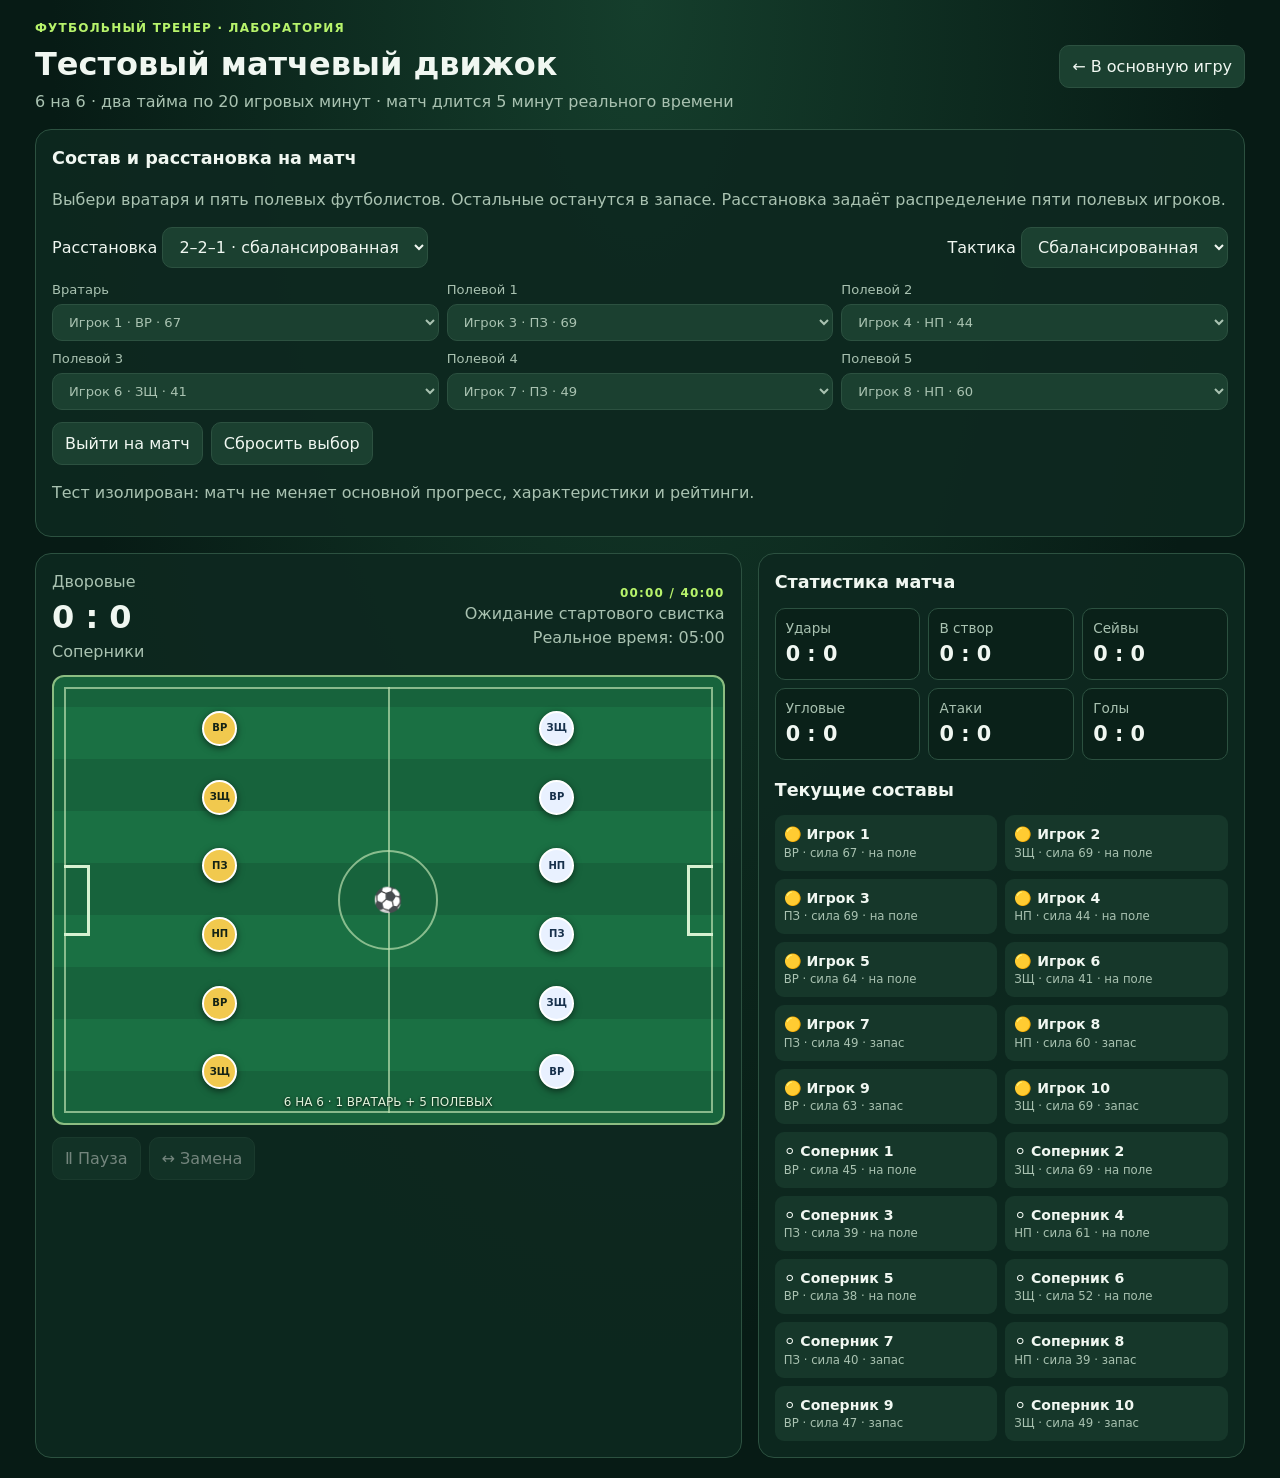
==== test-match.html @ 91e5fcb5 "Redesign test match for 6v6, lineup selection and halftime flow" ====
<!doctype html>
<html lang="ru"><head><meta charset="utf-8"><meta name="viewport" content="width=device-width,initial-scale=1"><meta name="theme-color" content="#102f25"><title>Тестовый матч — Футбольный тренер</title>
<style>
:root{color-scheme:dark;--bg:#071b15;--panel:#102b22;--line:#2c5140;--text:#f0f7f1;--muted:#a9c2b1;--accent:#b7f36b}*{box-sizing:border-box}body{margin:0;background:radial-gradient(ellipse at top,#153e2c,#071b15 65%);font:16px/1.45 system-ui,Segoe UI,sans-serif;color:var(--text)}button,select{font:inherit;color:inherit;background:#1b4030;border:1px solid var(--line);border-radius:10px;padding:9px 12px;cursor:pointer}button:hover{border-color:var(--accent)}button:disabled{opacity:.45;cursor:not-allowed}.wrap{max-width:1250px;margin:auto;padding:20px}.top,.row{display:flex;justify-content:space-between;gap:12px;align-items:center;flex-wrap:wrap}.eyebrow{color:var(--accent);letter-spacing:.1em;font-size:.75rem;font-weight:800}h1{margin:.2rem 0}h2{font-size:1.1rem;margin:0 0 12px}.muted{color:var(--muted)}.panel{background:#0d281fef;border:1px solid var(--line);border-radius:16px;padding:16px;min-width:0}.setup{margin-top:16px}.grid{display:grid;grid-template-columns:minmax(0,1.45fr) minmax(300px,1fr);gap:16px;margin-top:16px}.scorebar{display:flex;align-items:center;justify-content:space-between;gap:12px;margin-bottom:12px}.score{font-size:2rem;font-weight:900}.pitch{position:relative;overflow:hidden;min-height:450px;border:2px solid #8cbd82;border-radius:12px;background:repeating-linear-gradient(0deg,#17633c 0 52px,#1a7043 52px 104px)}.pitch:before{content:"";position:absolute;inset:10px;border:2px solid #c0e5b5aa;pointer-events:none}.half{position:absolute;left:50%;top:10px;bottom:10px;border-left:2px solid #c0e5b5aa}.circle{position:absolute;width:100px;height:100px;border:2px solid #c0e5b5aa;border-radius:50%;left:calc(50% - 50px);top:calc(50% - 50px)}.goal{position:absolute;top:42%;height:16%;width:26px;border:3px solid #d6f1d1}.goal.left{left:10px;border-left:0}.goal.right{right:10px;border-right:0}.teamshape{position:absolute;inset:20px 28px;display:flex;justify-content:space-between;pointer-events:none}.side{width:45%;display:flex;flex-direction:column;justify-content:space-around;align-items:center;gap:6px}.side.away{flex-direction:column-reverse}.dot{border-radius:50%;width:35px;height:35px;display:grid;place-items:center;font-size:10px;font-weight:900;border:2px solid #fff;box-shadow:0 2px 7px #0008}.home .dot{background:#f1c94e;color:#142316}.away .dot{background:#e9f1ff;color:#17304b}.ball{position:absolute;font-size:24px;left:50%;top:50%;transform:translate(-50%,-50%)}.pitch-label{position:absolute;bottom:12px;left:0;right:0;text-align:center;color:#e1f4db;font-size:.75rem;text-shadow:0 1px 3px #000}.controls{display:flex;gap:8px;flex-wrap:wrap;margin-top:12px}.stats{display:grid;grid-template-columns:repeat(3,minmax(0,1fr));gap:8px}.metric{padding:10px;border:1px solid var(--line);border-radius:10px;background:#0a2119;min-width:0}.metric span{display:block;color:var(--muted);font-size:.85rem}.metric b{display:block;font-size:1.3rem}.playergrid{display:grid;grid-template-columns:repeat(2,minmax(0,1fr));gap:8px}.playercard{padding:9px;border-radius:9px;background:#16372a;font-size:.88rem;min-width:0;overflow-wrap:anywhere}.playercard small{display:block;color:var(--muted)}.lineups{display:grid;grid-template-columns:repeat(3,minmax(0,1fr));gap:8px}.lineups label{display:flex;flex-direction:column;gap:5px;font-size:.82rem;color:var(--muted)}.lineups select{width:100%;min-width:0}.notice{padding:14px;background:#17392b;border:1px solid #6b9c55;border-radius:12px;margin-top:12px}.hidden{display:none!important}.keymoments{display:grid;gap:8px}.moment{padding:10px;border-left:3px solid var(--accent);background:#16372a;border-radius:8px}.tactics{display:flex;gap:8px;flex-wrap:wrap;align-items:center}.tactics label{display:flex;gap:6px;align-items:center;color:var(--muted)}@media(max-width:850px){.grid{grid-template-columns:1fr}.pitch{min-height:380px}.lineups{grid-template-columns:repeat(2,minmax(0,1fr))}.wrap{padding:12px}}@media(max-width:450px){.stats{grid-template-columns:repeat(2,minmax(0,1fr))}.dot{width:29px;height:29px;font-size:9px}.pitch{min-height:340px}}
</style></head><body><main class="wrap">
<div class="top"><div><div class="eyebrow">ФУТБОЛЬНЫЙ ТРЕНЕР · ЛАБОРАТОРИЯ</div><h1>Тестовый матчевый движок</h1><div class="muted">6 на 6 · два тайма по 20 игровых минут · матч длится 5 минут реального времени</div></div><button onclick="location.href='/'">← В основную игру</button></div>
<section class="panel setup" id="preMatch"><h2>Состав и расстановка на матч</h2><p class="muted">Выбери вратаря и пять полевых футболистов. Остальные останутся в запасе. Расстановка задаёт распределение пяти полевых игроков.</p><div class="row"><label>Расстановка <select id="formation"><option value="2-2-1">2–2–1 · сбалансированная</option><option value="2-1-2">2–1–2 · атакующая</option><option value="1-3-1">1–3–1 · контроль центра</option><option value="3-1-1">3–1–1 · оборонительная</option></select></label><label>Тактика <select id="tactic"><option value="balanced">Сбалансированная</option><option value="attack">Атакующая</option><option value="defence">Оборонительная</option><option value="press">Высокий прессинг</option></select></label></div><div class="lineups" id="lineupSelectors" style="margin-top:12px"></div><div class="controls"><button id="begin">Выйти на матч</button><button id="resetSetup">Сбросить выбор</button></div><p class="muted">Тест изолирован: матч не меняет основной прогресс, характеристики и рейтинги.</p></section>
<div class="grid"><section class="panel"><div class="scorebar"><div><div class="muted" id="homeName">Дворовые</div><div class="score"><span id="hs">0</span> : <span id="as">0</span></div><div class="muted" id="awayName">Соперники</div></div><div style="text-align:right"><div class="eyebrow" id="clock">00:00 / 40:00</div><div id="phase" class="muted">Ожидание стартового свистка</div><div id="realClock" class="muted">Реальное время: 05:00</div></div></div>
<div class="pitch"><div class="half"></div><div class="circle"></div><div class="goal left"></div><div class="goal right"></div><div class="teamshape"><div class="side home" id="homeDots"></div><div class="side away" id="awayDots"></div></div><div class="ball" id="ball">⚽</div><div class="pitch-label" id="pitchLabel">6 НА 6 · 1 ВРАТАРЬ + 5 ПОЛЕВЫХ</div></div>
<div class="controls"><button id="pause" disabled>Ⅱ Пауза</button><button id="subBtn" disabled>↔ Замена</button></div><div id="halfTime" class="notice hidden"><h2>Перерыв · ключевые моменты первого тайма</h2><div id="moments" class="keymoments"></div><div class="tactics" style="margin-top:12px"><label>Тактика на второй тайм <select id="halfTactic"><option value="balanced">Сбалансированная</option><option value="attack">Атакующая</option><option value="defence">Оборонительная</option><option value="press">Высокий прессинг</option></select></label><button id="continue">Начать второй тайм</button></div><h2 style="margin-top:16px">Замены перед вторым таймом</h2><div id="substitution" class="tactics"></div></div><div id="final" class="notice hidden"></div></section>
<aside class="panel"><h2>Статистика матча</h2><div class="stats"><div class="metric"><span>Удары</span><b id="shots">0 : 0</b></div><div class="metric"><span>В створ</span><b id="onTarget">0 : 0</b></div><div class="metric"><span>Сейвы</span><b id="saves">0 : 0</b></div><div class="metric"><span>Угловые</span><b id="corners">0 : 0</b></div><div class="metric"><span>Атаки</span><b id="attacks">0 : 0</b></div><div class="metric"><span>Голы</span><b id="goals">0 : 0</b></div></div><h2 style="margin-top:18px">Текущие составы</h2><div class="playergrid" id="rosters"></div></aside></div>
</main><script>
(()=>{"use strict";const $=id=>document.getElementById(id),KEY="football-coach-start-v1",HALF=150000;let home=[],away=[],s,interval=null,lastEvent=0;
const rand=(a,b)=>Math.floor(Math.random()*(b-a+1))+a,choose=a=>a[rand(0,a.length-1)],posKeys=["ВР","ЗЩ","ПЗ","НП"];
function readGame(){try{return JSON.parse(localStorage.getItem(KEY)||"{}")}catch{return {}}}
function getSkill(p){const a=p.skills||p.stats||{};return Math.max(1,Math.round(Number(a[p.position])||Number(a[p.pos])||Number(a["НП"])||Number(a["ПЗ"])||Number(p.skill)||50))}
function rosterFrom(raw,prefix){const src=Array.isArray(raw)?raw:[];let list=src.slice(0,10).map((p,i)=>({id:String(p.id||prefix+i),name:p.name||prefix+" "+(i+1),pos:p.position||p.pos||posKeys[i%4],skill:getSkill(p)}));while(list.length<10){const i=list.length;list.push({id:prefix+"gen"+i,name:prefix+" "+(i+1),pos:posKeys[i%4],skill:rand(35,70)})}return list}
function setup(){const data=readGame();home=rosterFrom(data.players||data.userRoster,"Игрок");away=rosterFrom([],"Соперник");$("homeName").textContent=data.teamName||"Дворовые";$("awayName").textContent="Соперники";makeSelectors();s=null;renderTeams()}
function makeSelectors(){const c=$("lineupSelectors");c.replaceChildren();const labels=["Вратарь","Полевой 1","Полевой 2","Полевой 3","Полевой 4","Полевой 5"];labels.forEach((label,i)=>{const l=document.createElement("label");l.textContent=label;const sel=document.createElement("select");sel.dataset.slot=i;sel.id="pick"+i;const choices=i===0?home.filter(p=>p.pos==="ВР").concat(home.filter(p=>p.pos!=="ВР")):home.filter(p=>p.pos!=="ВР").concat(home.filter(p=>p.pos==="ВР"));choices.forEach(p=>{const o=document.createElement("option");o.value=p.id;o.textContent=p.name+" · "+p.pos+" · "+p.skill;sel.append(o)});if(i===0){const g=choices.find(p=>p.pos==="ВР");if(g)sel.value=g.id}else sel.selectedIndex=Math.min(i,choices.length-1);sel.addEventListener("change",()=>{const ids=[...c.querySelectorAll("select")].map(x=>x.value);sel.setCustomValidity(new Set(ids).size<ids.length?"Каждый игрок может быть выбран только один раз":"");});l.append(sel);c.append(l)})}
function chosenHome(){const ids=[...$("lineupSelectors").querySelectorAll("select")].map(x=>x.value);if(new Set(ids).size!==6)throw Error("Выбери шесть разных футболистов.");return ids.map(id=>home.find(p=>p.id===id))}
function fieldRoster(list){return list.filter(Boolean)}
function startMatch(){let selected;try{selected=chosenHome()}catch(e){alert(e.message);return}home=selected.concat(home.filter(p=>!selected.some(q=>q.id===p.id)));away=rosterFrom([],"Соперник");s={time:0,score:[0,0],shots:[0,0],on:[0,0],saves:[0,0],corners:[0,0],attacks:[0,0],goals:[0,0],events:[],moments:[],done:false,half:1,paused:false,realStart:0};$("preMatch").classList.add("hidden");$("halfTime").classList.add("hidden");$("final").classList.add("hidden");$("pause").disabled=false;$("subBtn").disabled=false;renderTeams();renderStats();$("phase").textContent="Первый тайм";$("tactic").disabled=true;$("formation").disabled=true;startTimer()}
function currentTeam(side){return side?away.slice(0,6):home.slice(0,6)}
function strength(team){return team.slice(0,6).reduce((a,p)=>a+p.skill,0)/6}
function takt(side){return side===0?$("tactic").value:(s?.awayTactic||"balanced")}
function startTimer(){clearInterval(interval);s.paused=false;s.realStart=Date.now()-(s.half===2?HALF:0);interval=setInterval(()=>{if(!s||s.done||s.paused)return;const elapsed=Date.now()-s.realStart;s.time=(s.half-1)*20+Math.min(20,elapsed/HALF*20);if(Date.now()-lastEvent>6500){event();lastEvent=Date.now()}renderStats();if(elapsed>=HALF){clearInterval(interval);interval=null;if(s.half===1)showHalfTime();else finish()}},250)}
function clockText(min){const m=Math.floor(min),sec=Math.floor((min-m)*60);return String(m).padStart(2,"0")+":"+String(sec).padStart(2,"0")}
function event(){const side=Math.random()<.5?0:1,opp=1-side,atk=takt(side),def=takt(opp),team=currentTeam(side),opTeam=currentTeam(opp);s.attacks[side]++;let danger=.35+(strength(team)-strength(opTeam))/250;if(atk==="attack")danger+=.12;if(atk==="defence")danger-=.1;if(atk==="press")danger+=.05;if(def==="defence")danger-=.1;let msg;if(Math.random()<Math.max(.12,Math.min(.7,danger))){s.shots[side]++;let acc=.5+(strength(team)-50)/200+(atk==="attack"?.06:0);if(Math.random()<Math.max(.25,Math.min(.78,acc))){s.on[side]++;let gc=.28+(strength(team)-strength(opTeam))/230+(atk==="attack"?.05:0)+(def==="defence"?-.08:0);if(Math.random()<Math.max(.08,Math.min(.58,gc))){s.score[side]++;s.goals[side]++;msg=(side?$("awayName").textContent:$("homeName").textContent)+" забивает гол";$("ball").style.left=side?"28%":"72%";}else{s.saves[opp]++;msg="Вратарь отражает опасный удар"}if(s.on[side]&&Math.random()<.3)s.corners[side]++}else msg="Удар мимо ворот"}else msg=choose(["Защитник перехватил передачу","Команда разыграла быструю контратаку","Атака остановлена в центре поля","Опасная передача в штрафную","Команда потеряла мяч при выходе из обороны"]);const ev={minute:Math.floor(s.time),msg,side};s.events.push(ev);if(/гол|опасный удар|штрафную|контратаку/i.test(msg))s.moments.push(ev);renderStats();renderTeams()}
function renderStats(){$("hs").textContent=s?s.score[0]:0;$("as").textContent=s?s.score[1]:0;if(!s)return;const min=s.time;const halfTime=s.half===1?20:40;$("clock").textContent=clockText(min)+" / 40:00";$("realClock").textContent=s.done?"Реальное время: 05:00":s.half===1?"Первый тайм · 2:30":"Второй тайм · 2:30";["shots","onTarget","saves","corners","attacks","goals"].forEach((id,i)=>{const arr=[s.shots,s.on,s.saves,s.corners,s.attacks,s.goals][i];$(id).textContent=arr[0]+" : "+arr[1]});}
function renderTeams(){if(!home.length)return;const draw=(id,team,cls)=>{const el=$(id);el.replaceChildren();team.slice(0,6).forEach((p,i)=>{const d=document.createElement("span");d.className="dot";d.textContent=p.pos;d.title=p.name;el.append(d)})};draw("homeDots",home,"home");draw("awayDots",away,"away");const box=$("rosters");box.replaceChildren();[home,away].forEach((team,side)=>team.forEach((p,i)=>{const c=document.createElement("div");c.className="playercard";const b=document.createElement("b");b.textContent=(side?"⚪ ":"🟡 ")+p.name;const sm=document.createElement("small");sm.textContent=p.pos+" · сила "+p.skill+(i<6?" · на поле":" · запас");c.append(b,sm);box.append(c)}))}
function showHalfTime(){s.paused=true;s.half=2;$("phase").textContent="Перерыв";$("pause").disabled=true;$("subBtn").disabled=true;$("halfTime").classList.remove("hidden");const box=$("moments");box.replaceChildren();const moments=s.moments.slice(-6).reverse();if(!moments.length){const d=document.createElement("div");d.className="moment";d.textContent="Явных голевых моментов не было. Счёт к перерыву: "+s.score[0]+" : "+s.score[1]+".";box.append(d)}else moments.forEach(m=>{const d=document.createElement("div");d.className="moment";d.textContent=m.minute+"′ · "+m.msg;box.append(d)});$("halfTactic").value=$("tactic").value;renderSubstitution()}
function renderSubstitution(){const box=$("substitution");box.replaceChildren();const on=home.slice(0,6),bench=home.slice(6);if(!bench.length){box.textContent="Нет игроков в запасе.";return}const out=document.createElement("select"),inn=document.createElement("select");on.forEach((p,i)=>{const o=document.createElement("option");o.value=String(i);o.textContent="С поля: "+p.name;out.append(o)});bench.forEach(p=>{const o=document.createElement("option");o.value=p.id;o.textContent="Выпустить: "+p.name;inn.append(o)});const btn=document.createElement("button");btn.textContent="Сделать замену";btn.onclick=()=>{const oi=Number(out.value),bi=home.findIndex(p=>p.id===inn.value);[home[oi],home[bi]]=[home[bi],home[oi]];renderTeams();renderSubstitution()};box.append(out,inn,btn)}
function continueSecond(){s.half=2;s.time=20;s.paused=false;$("tactic").value=$("halfTactic").value;$("halfTime").classList.add("hidden");$("phase").textContent="Второй тайм";$("pause").disabled=false;$("subBtn").disabled=false;lastEvent=Date.now();startTimer()}
function pause(){if(!s||s.done)return;if(!s.paused){s.paused=true;clearInterval(interval);interval=null;$("pause").textContent="▶ Продолжить";$("phase").textContent="Матч на паузе"}else{$("pause").textContent="Ⅱ Пауза";startTimer()}}
function substituteDuring(){if(!s||s.paused)return;pause();renderSubstitution();$("halfTime").classList.remove("hidden");$("phase").textContent="Тактическая пауза";$("continue").textContent="Вернуться в матч";$("continue").onclick=()=>{$("halfTime").classList.add("hidden");$("continue").textContent="Начать второй тайм";$("continue").onclick=continueSecond;startTimer()}}
function finish(){s.done=true;s.paused=true;clearInterval(interval);interval=null;$("phase").textContent="Матч завершён";$("pause").disabled=true;$("subBtn").disabled=true;$("final").classList.remove("hidden");$("final").innerHTML="<h2>Итоговый протокол</h2><p><b>"+$("homeName").textContent+" "+s.score[0]+" : "+s.score[1]+" "+$("awayName").textContent+"</b></p><p>Удары: "+s.shots[0]+"–"+s.shots[1]+" · В створ: "+s.on[0]+"–"+s.on[1]+" · Сейвы: "+s.saves[0]+"–"+s.saves[1]+" · Угловые: "+s.corners[0]+"–"+s.corners[1]+" · Атаки: "+s.attacks[0]+"–"+s.attacks[1]+"</p><h2>Ключевые моменты матча</h2><div>"+(s.moments.length?s.moments.map(m=>"<p>"+m.minute+"′ · "+m.msg+"</p>").join(""):"<p>Выраженных ключевых моментов не зафиксировано.</p>")+"</div><button id='again'>Новый тестовый матч</button>";$("again").onclick=()=>location.reload()}
$("begin").onclick=startMatch;$("resetSetup").onclick=()=>{makeSelectors()};$("pause").onclick=pause;$("subBtn").onclick=substituteDuring;$("continue").onclick=continueSecond;setup();
})();</script></body></html>
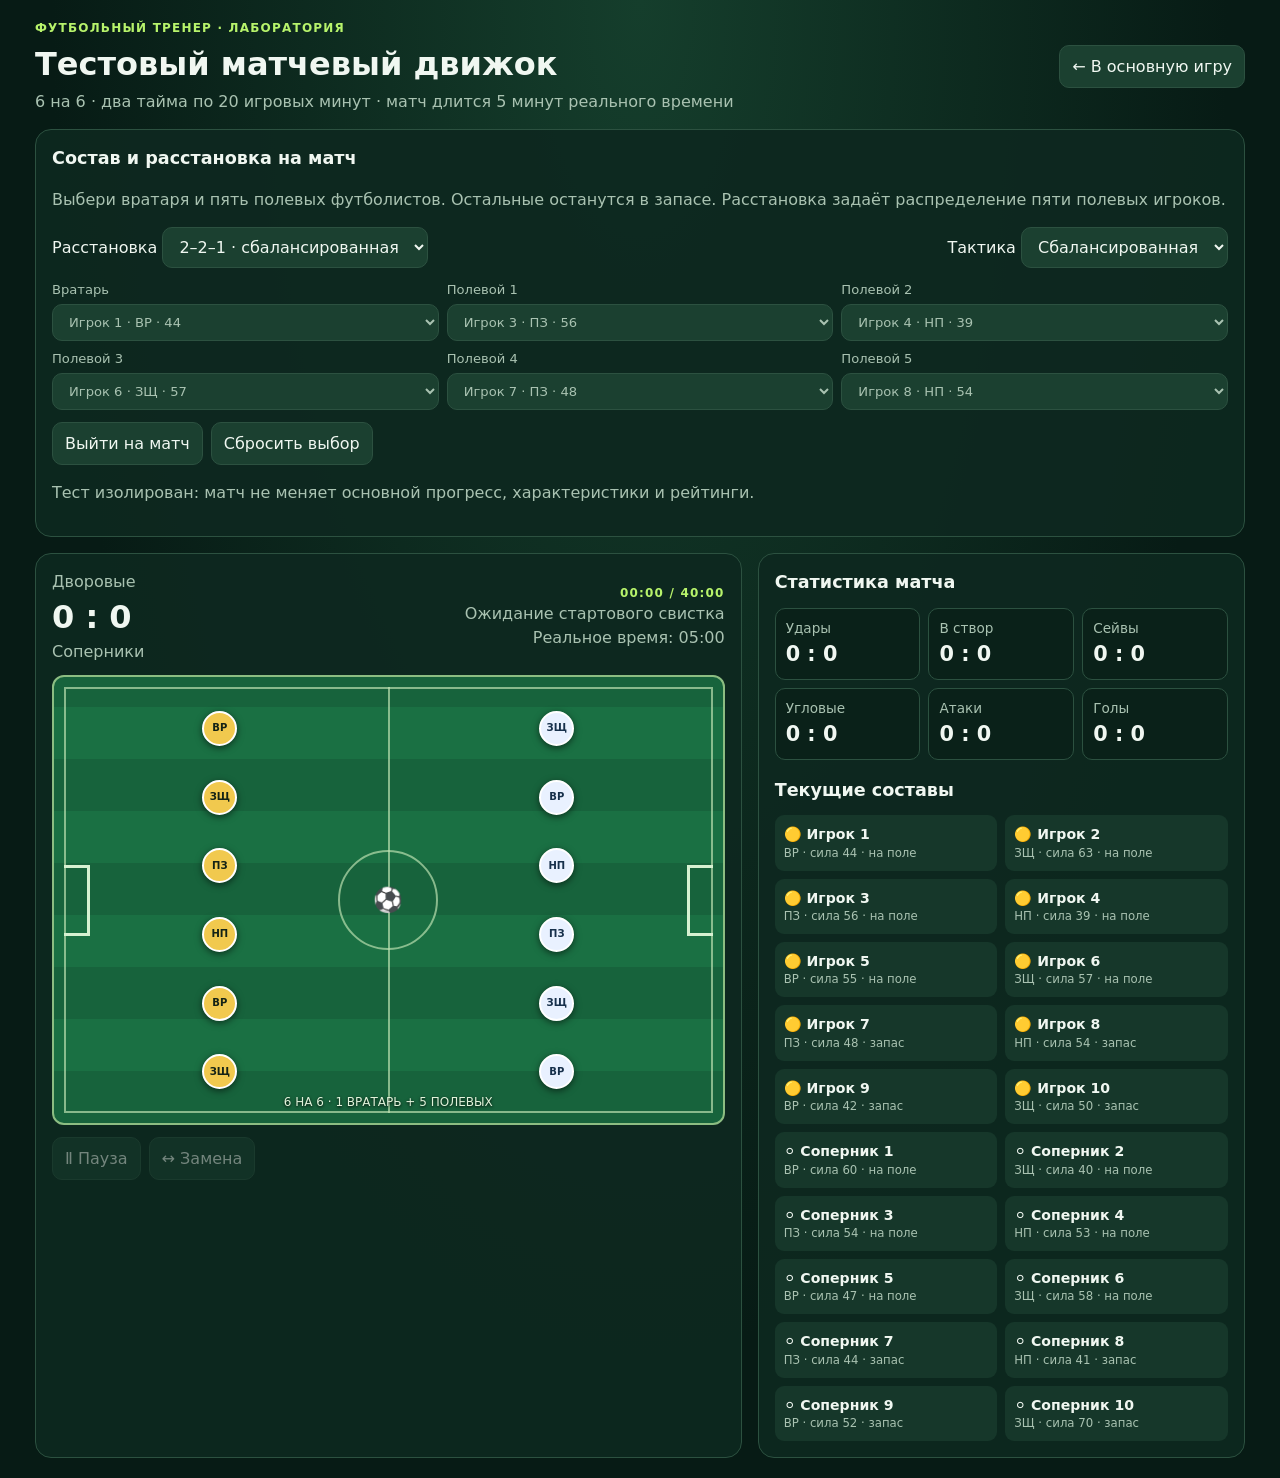
==== commit ac528ae6: "Fix real-time clock for second half" ====
--- a/test-match.html
+++ b/test-match.html
@@ -23,7 +23,7 @@
 function currentTeam(side){return side?away.slice(0,6):home.slice(0,6)}
 function strength(team){return team.slice(0,6).reduce((a,p)=>a+p.skill,0)/6}
 function takt(side){return side===0?$("tactic").value:(s?.awayTactic||"balanced")}
-function startTimer(){clearInterval(interval);s.paused=false;s.realStart=Date.now()-(s.half===2?HALF:0);interval=setInterval(()=>{if(!s||s.done||s.paused)return;const elapsed=Date.now()-s.realStart;s.time=(s.half-1)*20+Math.min(20,elapsed/HALF*20);if(Date.now()-lastEvent>6500){event();lastEvent=Date.now()}renderStats();if(elapsed>=HALF){clearInterval(interval);interval=null;if(s.half===1)showHalfTime();else finish()}},250)}
+function startTimer(){clearInterval(interval);s.paused=false;s.realStart=Date.now();interval=setInterval(()=>{if(!s||s.done||s.paused)return;const elapsed=Date.now()-s.realStart;s.time=(s.half-1)*20+Math.min(20,elapsed/HALF*20);if(Date.now()-lastEvent>6500){event();lastEvent=Date.now()}renderStats();if(elapsed>=HALF){clearInterval(interval);interval=null;if(s.half===1)showHalfTime();else finish()}},250)}
 function clockText(min){const m=Math.floor(min),sec=Math.floor((min-m)*60);return String(m).padStart(2,"0")+":"+String(sec).padStart(2,"0")}
 function event(){const side=Math.random()<.5?0:1,opp=1-side,atk=takt(side),def=takt(opp),team=currentTeam(side),opTeam=currentTeam(opp);s.attacks[side]++;let danger=.35+(strength(team)-strength(opTeam))/250;if(atk==="attack")danger+=.12;if(atk==="defence")danger-=.1;if(atk==="press")danger+=.05;if(def==="defence")danger-=.1;let msg;if(Math.random()<Math.max(.12,Math.min(.7,danger))){s.shots[side]++;let acc=.5+(strength(team)-50)/200+(atk==="attack"?.06:0);if(Math.random()<Math.max(.25,Math.min(.78,acc))){s.on[side]++;let gc=.28+(strength(team)-strength(opTeam))/230+(atk==="attack"?.05:0)+(def==="defence"?-.08:0);if(Math.random()<Math.max(.08,Math.min(.58,gc))){s.score[side]++;s.goals[side]++;msg=(side?$("awayName").textContent:$("homeName").textContent)+" забивает гол";$("ball").style.left=side?"28%":"72%";}else{s.saves[opp]++;msg="Вратарь отражает опасный удар"}if(s.on[side]&&Math.random()<.3)s.corners[side]++}else msg="Удар мимо ворот"}else msg=choose(["Защитник перехватил передачу","Команда разыграла быструю контратаку","Атака остановлена в центре поля","Опасная передача в штрафную","Команда потеряла мяч при выходе из обороны"]);const ev={minute:Math.floor(s.time),msg,side};s.events.push(ev);if(/гол|опасный удар|штрафную|контратаку/i.test(msg))s.moments.push(ev);renderStats();renderTeams()}
 function renderStats(){$("hs").textContent=s?s.score[0]:0;$("as").textContent=s?s.score[1]:0;if(!s)return;const min=s.time;const halfTime=s.half===1?20:40;$("clock").textContent=clockText(min)+" / 40:00";$("realClock").textContent=s.done?"Реальное время: 05:00":s.half===1?"Первый тайм · 2:30":"Второй тайм · 2:30";["shots","onTarget","saves","corners","attacks","goals"].forEach((id,i)=>{const arr=[s.shots,s.on,s.saves,s.corners,s.attacks,s.goals][i];$(id).textContent=arr[0]+" : "+arr[1]});}
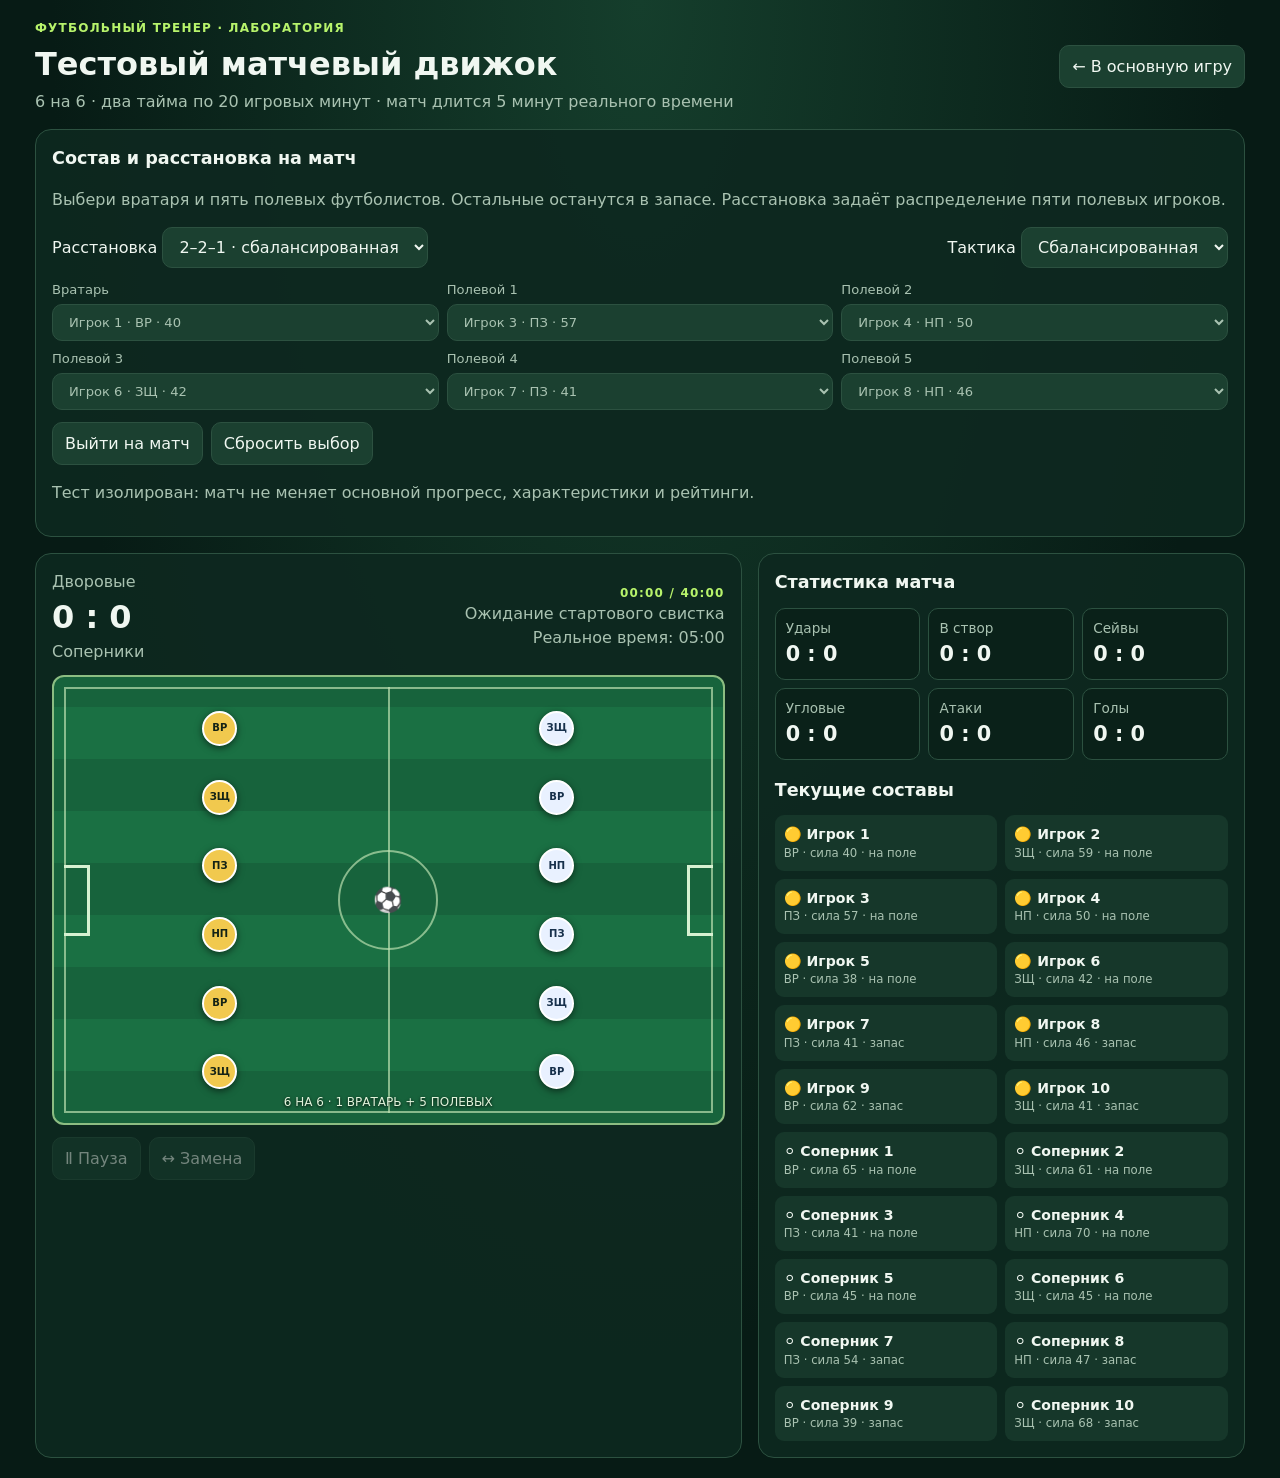
==== commit 57c524e1: "Preserve half timer on pause and reserve substitutions for halftime" ====
--- a/test-match.html
+++ b/test-match.html
@@ -19,20 +19,20 @@
 function makeSelectors(){const c=$("lineupSelectors");c.replaceChildren();const labels=["Вратарь","Полевой 1","Полевой 2","Полевой 3","Полевой 4","Полевой 5"];labels.forEach((label,i)=>{const l=document.createElement("label");l.textContent=label;const sel=document.createElement("select");sel.dataset.slot=i;sel.id="pick"+i;const choices=i===0?home.filter(p=>p.pos==="ВР").concat(home.filter(p=>p.pos!=="ВР")):home.filter(p=>p.pos!=="ВР").concat(home.filter(p=>p.pos==="ВР"));choices.forEach(p=>{const o=document.createElement("option");o.value=p.id;o.textContent=p.name+" · "+p.pos+" · "+p.skill;sel.append(o)});if(i===0){const g=choices.find(p=>p.pos==="ВР");if(g)sel.value=g.id}else sel.selectedIndex=Math.min(i,choices.length-1);sel.addEventListener("change",()=>{const ids=[...c.querySelectorAll("select")].map(x=>x.value);sel.setCustomValidity(new Set(ids).size<ids.length?"Каждый игрок может быть выбран только один раз":"");});l.append(sel);c.append(l)})}
 function chosenHome(){const ids=[...$("lineupSelectors").querySelectorAll("select")].map(x=>x.value);if(new Set(ids).size!==6)throw Error("Выбери шесть разных футболистов.");return ids.map(id=>home.find(p=>p.id===id))}
 function fieldRoster(list){return list.filter(Boolean)}
-function startMatch(){let selected;try{selected=chosenHome()}catch(e){alert(e.message);return}home=selected.concat(home.filter(p=>!selected.some(q=>q.id===p.id)));away=rosterFrom([],"Соперник");s={time:0,score:[0,0],shots:[0,0],on:[0,0],saves:[0,0],corners:[0,0],attacks:[0,0],goals:[0,0],events:[],moments:[],done:false,half:1,paused:false,realStart:0};$("preMatch").classList.add("hidden");$("halfTime").classList.add("hidden");$("final").classList.add("hidden");$("pause").disabled=false;$("subBtn").disabled=false;renderTeams();renderStats();$("phase").textContent="Первый тайм";$("tactic").disabled=true;$("formation").disabled=true;startTimer()}
+function startMatch(){let selected;try{selected=chosenHome()}catch(e){alert(e.message);return}home=selected.concat(home.filter(p=>!selected.some(q=>q.id===p.id)));away=rosterFrom([],"Соперник");s={time:0,score:[0,0],shots:[0,0],on:[0,0],saves:[0,0],corners:[0,0],attacks:[0,0],goals:[0,0],events:[],moments:[],done:false,half:1,paused:false,realStart:0,halfElapsed:0};$("preMatch").classList.add("hidden");$("halfTime").classList.add("hidden");$("final").classList.add("hidden");$("pause").disabled=false;$("subBtn").disabled=false;renderTeams();renderStats();$("phase").textContent="Первый тайм";$("tactic").disabled=true;$("formation").disabled=true;startTimer()}
 function currentTeam(side){return side?away.slice(0,6):home.slice(0,6)}
 function strength(team){return team.slice(0,6).reduce((a,p)=>a+p.skill,0)/6}
 function takt(side){return side===0?$("tactic").value:(s?.awayTactic||"balanced")}
-function startTimer(){clearInterval(interval);s.paused=false;s.realStart=Date.now();interval=setInterval(()=>{if(!s||s.done||s.paused)return;const elapsed=Date.now()-s.realStart;s.time=(s.half-1)*20+Math.min(20,elapsed/HALF*20);if(Date.now()-lastEvent>6500){event();lastEvent=Date.now()}renderStats();if(elapsed>=HALF){clearInterval(interval);interval=null;if(s.half===1)showHalfTime();else finish()}},250)}
+function startTimer(){clearInterval(interval);s.paused=false;s.realStart=Date.now()-(s.halfElapsed||0);interval=setInterval(()=>{if(!s||s.done||s.paused)return;const elapsed=Date.now()-s.realStart;s.halfElapsed=elapsed;s.time=(s.half-1)*20+Math.min(20,elapsed/HALF*20);if(Date.now()-lastEvent>6500){event();lastEvent=Date.now()}renderStats();if(elapsed>=HALF){clearInterval(interval);interval=null;if(s.half===1)showHalfTime();else finish()}},250)}
 function clockText(min){const m=Math.floor(min),sec=Math.floor((min-m)*60);return String(m).padStart(2,"0")+":"+String(sec).padStart(2,"0")}
 function event(){const side=Math.random()<.5?0:1,opp=1-side,atk=takt(side),def=takt(opp),team=currentTeam(side),opTeam=currentTeam(opp);s.attacks[side]++;let danger=.35+(strength(team)-strength(opTeam))/250;if(atk==="attack")danger+=.12;if(atk==="defence")danger-=.1;if(atk==="press")danger+=.05;if(def==="defence")danger-=.1;let msg;if(Math.random()<Math.max(.12,Math.min(.7,danger))){s.shots[side]++;let acc=.5+(strength(team)-50)/200+(atk==="attack"?.06:0);if(Math.random()<Math.max(.25,Math.min(.78,acc))){s.on[side]++;let gc=.28+(strength(team)-strength(opTeam))/230+(atk==="attack"?.05:0)+(def==="defence"?-.08:0);if(Math.random()<Math.max(.08,Math.min(.58,gc))){s.score[side]++;s.goals[side]++;msg=(side?$("awayName").textContent:$("homeName").textContent)+" забивает гол";$("ball").style.left=side?"28%":"72%";}else{s.saves[opp]++;msg="Вратарь отражает опасный удар"}if(s.on[side]&&Math.random()<.3)s.corners[side]++}else msg="Удар мимо ворот"}else msg=choose(["Защитник перехватил передачу","Команда разыграла быструю контратаку","Атака остановлена в центре поля","Опасная передача в штрафную","Команда потеряла мяч при выходе из обороны"]);const ev={minute:Math.floor(s.time),msg,side};s.events.push(ev);if(/гол|опасный удар|штрафную|контратаку/i.test(msg))s.moments.push(ev);renderStats();renderTeams()}
 function renderStats(){$("hs").textContent=s?s.score[0]:0;$("as").textContent=s?s.score[1]:0;if(!s)return;const min=s.time;const halfTime=s.half===1?20:40;$("clock").textContent=clockText(min)+" / 40:00";$("realClock").textContent=s.done?"Реальное время: 05:00":s.half===1?"Первый тайм · 2:30":"Второй тайм · 2:30";["shots","onTarget","saves","corners","attacks","goals"].forEach((id,i)=>{const arr=[s.shots,s.on,s.saves,s.corners,s.attacks,s.goals][i];$(id).textContent=arr[0]+" : "+arr[1]});}
 function renderTeams(){if(!home.length)return;const draw=(id,team,cls)=>{const el=$(id);el.replaceChildren();team.slice(0,6).forEach((p,i)=>{const d=document.createElement("span");d.className="dot";d.textContent=p.pos;d.title=p.name;el.append(d)})};draw("homeDots",home,"home");draw("awayDots",away,"away");const box=$("rosters");box.replaceChildren();[home,away].forEach((team,side)=>team.forEach((p,i)=>{const c=document.createElement("div");c.className="playercard";const b=document.createElement("b");b.textContent=(side?"⚪ ":"🟡 ")+p.name;const sm=document.createElement("small");sm.textContent=p.pos+" · сила "+p.skill+(i<6?" · на поле":" · запас");c.append(b,sm);box.append(c)}))}
 function showHalfTime(){s.paused=true;s.half=2;$("phase").textContent="Перерыв";$("pause").disabled=true;$("subBtn").disabled=true;$("halfTime").classList.remove("hidden");const box=$("moments");box.replaceChildren();const moments=s.moments.slice(-6).reverse();if(!moments.length){const d=document.createElement("div");d.className="moment";d.textContent="Явных голевых моментов не было. Счёт к перерыву: "+s.score[0]+" : "+s.score[1]+".";box.append(d)}else moments.forEach(m=>{const d=document.createElement("div");d.className="moment";d.textContent=m.minute+"′ · "+m.msg;box.append(d)});$("halfTactic").value=$("tactic").value;renderSubstitution()}
 function renderSubstitution(){const box=$("substitution");box.replaceChildren();const on=home.slice(0,6),bench=home.slice(6);if(!bench.length){box.textContent="Нет игроков в запасе.";return}const out=document.createElement("select"),inn=document.createElement("select");on.forEach((p,i)=>{const o=document.createElement("option");o.value=String(i);o.textContent="С поля: "+p.name;out.append(o)});bench.forEach(p=>{const o=document.createElement("option");o.value=p.id;o.textContent="Выпустить: "+p.name;inn.append(o)});const btn=document.createElement("button");btn.textContent="Сделать замену";btn.onclick=()=>{const oi=Number(out.value),bi=home.findIndex(p=>p.id===inn.value);[home[oi],home[bi]]=[home[bi],home[oi]];renderTeams();renderSubstitution()};box.append(out,inn,btn)}
-function continueSecond(){s.half=2;s.time=20;s.paused=false;$("tactic").value=$("halfTactic").value;$("halfTime").classList.add("hidden");$("phase").textContent="Второй тайм";$("pause").disabled=false;$("subBtn").disabled=false;lastEvent=Date.now();startTimer()}
+function continueSecond(){s.half=2;s.time=20;s.halfElapsed=0;s.paused=false;$("tactic").value=$("halfTactic").value;$("halfTime").classList.add("hidden");$("phase").textContent="Второй тайм";$("pause").disabled=false;$("subBtn").disabled=false;lastEvent=Date.now();startTimer()}
 function pause(){if(!s||s.done)return;if(!s.paused){s.paused=true;clearInterval(interval);interval=null;$("pause").textContent="▶ Продолжить";$("phase").textContent="Матч на паузе"}else{$("pause").textContent="Ⅱ Пауза";startTimer()}}
-function substituteDuring(){if(!s||s.paused)return;pause();renderSubstitution();$("halfTime").classList.remove("hidden");$("phase").textContent="Тактическая пауза";$("continue").textContent="Вернуться в матч";$("continue").onclick=()=>{$("halfTime").classList.add("hidden");$("continue").textContent="Начать второй тайм";$("continue").onclick=continueSecond;startTimer()}}
+function substituteDuring(){if(!s||s.done||s.half!==1)return;pause();$("phase").textContent="Замены доступны в перерыве после первого тайма";}
 function finish(){s.done=true;s.paused=true;clearInterval(interval);interval=null;$("phase").textContent="Матч завершён";$("pause").disabled=true;$("subBtn").disabled=true;$("final").classList.remove("hidden");$("final").innerHTML="<h2>Итоговый протокол</h2><p><b>"+$("homeName").textContent+" "+s.score[0]+" : "+s.score[1]+" "+$("awayName").textContent+"</b></p><p>Удары: "+s.shots[0]+"–"+s.shots[1]+" · В створ: "+s.on[0]+"–"+s.on[1]+" · Сейвы: "+s.saves[0]+"–"+s.saves[1]+" · Угловые: "+s.corners[0]+"–"+s.corners[1]+" · Атаки: "+s.attacks[0]+"–"+s.attacks[1]+"</p><h2>Ключевые моменты матча</h2><div>"+(s.moments.length?s.moments.map(m=>"<p>"+m.minute+"′ · "+m.msg+"</p>").join(""):"<p>Выраженных ключевых моментов не зафиксировано.</p>")+"</div><button id='again'>Новый тестовый матч</button>";$("again").onclick=()=>location.reload()}
 $("begin").onclick=startMatch;$("resetSetup").onclick=()=>{makeSelectors()};$("pause").onclick=pause;$("subBtn").onclick=substituteDuring;$("continue").onclick=continueSecond;setup();
 })();</script></body></html>
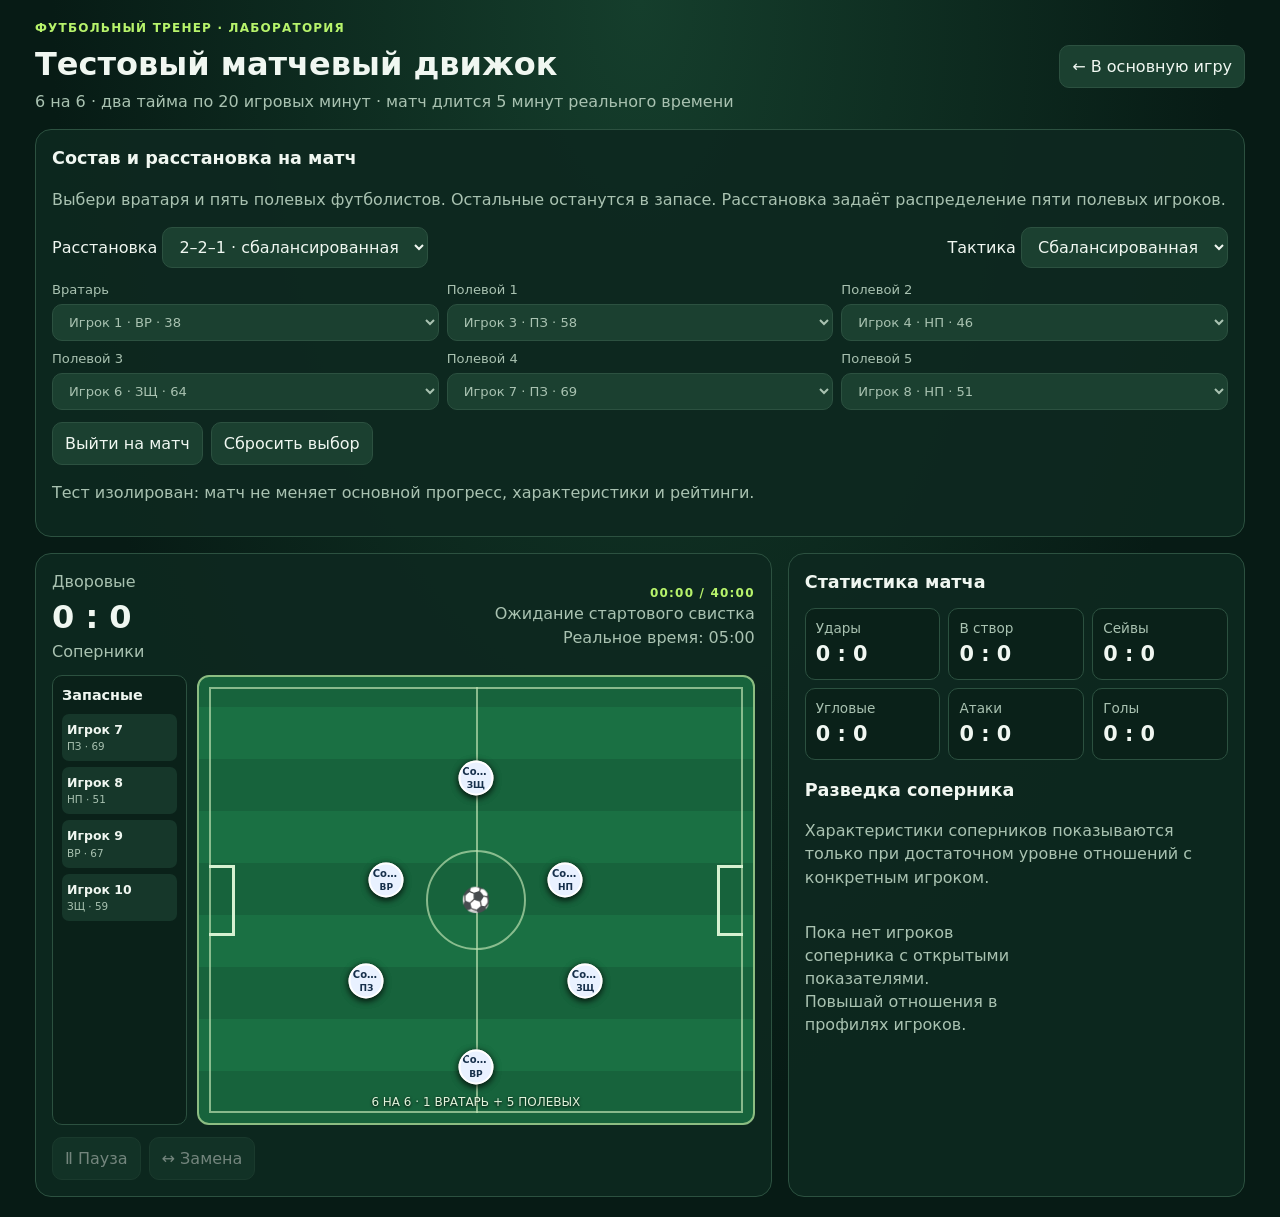
==== commit 5367ac2c: "Show formation positions, names, bench and goal assists in test match" ====
--- a/test-match.html
+++ b/test-match.html
@@ -1,34 +1,34 @@
 <!doctype html>
 <html lang="ru"><head><meta charset="utf-8"><meta name="viewport" content="width=device-width,initial-scale=1"><meta name="theme-color" content="#102f25"><title>Тестовый матч — Футбольный тренер</title>
 <style>
-:root{color-scheme:dark;--bg:#071b15;--panel:#102b22;--line:#2c5140;--text:#f0f7f1;--muted:#a9c2b1;--accent:#b7f36b}*{box-sizing:border-box}body{margin:0;background:radial-gradient(ellipse at top,#153e2c,#071b15 65%);font:16px/1.45 system-ui,Segoe UI,sans-serif;color:var(--text)}button,select{font:inherit;color:inherit;background:#1b4030;border:1px solid var(--line);border-radius:10px;padding:9px 12px;cursor:pointer}button:hover{border-color:var(--accent)}button:disabled{opacity:.45;cursor:not-allowed}.wrap{max-width:1250px;margin:auto;padding:20px}.top,.row{display:flex;justify-content:space-between;gap:12px;align-items:center;flex-wrap:wrap}.eyebrow{color:var(--accent);letter-spacing:.1em;font-size:.75rem;font-weight:800}h1{margin:.2rem 0}h2{font-size:1.1rem;margin:0 0 12px}.muted{color:var(--muted)}.panel{background:#0d281fef;border:1px solid var(--line);border-radius:16px;padding:16px;min-width:0}.setup{margin-top:16px}.grid{display:grid;grid-template-columns:minmax(0,1.45fr) minmax(300px,1fr);gap:16px;margin-top:16px}.scorebar{display:flex;align-items:center;justify-content:space-between;gap:12px;margin-bottom:12px}.score{font-size:2rem;font-weight:900}.pitch{position:relative;overflow:hidden;min-height:450px;border:2px solid #8cbd82;border-radius:12px;background:repeating-linear-gradient(0deg,#17633c 0 52px,#1a7043 52px 104px)}.pitch:before{content:"";position:absolute;inset:10px;border:2px solid #c0e5b5aa;pointer-events:none}.half{position:absolute;left:50%;top:10px;bottom:10px;border-left:2px solid #c0e5b5aa}.circle{position:absolute;width:100px;height:100px;border:2px solid #c0e5b5aa;border-radius:50%;left:calc(50% - 50px);top:calc(50% - 50px)}.goal{position:absolute;top:42%;height:16%;width:26px;border:3px solid #d6f1d1}.goal.left{left:10px;border-left:0}.goal.right{right:10px;border-right:0}.teamshape{position:absolute;inset:20px 28px;display:flex;justify-content:space-between;pointer-events:none}.side{width:45%;display:flex;flex-direction:column;justify-content:space-around;align-items:center;gap:6px}.side.away{flex-direction:column-reverse}.dot{border-radius:50%;width:35px;height:35px;display:grid;place-items:center;font-size:10px;font-weight:900;border:2px solid #fff;box-shadow:0 2px 7px #0008}.home .dot{background:#f1c94e;color:#142316}.away .dot{background:#e9f1ff;color:#17304b}.ball{position:absolute;font-size:24px;left:50%;top:50%;transform:translate(-50%,-50%)}.pitch-label{position:absolute;bottom:12px;left:0;right:0;text-align:center;color:#e1f4db;font-size:.75rem;text-shadow:0 1px 3px #000}.controls{display:flex;gap:8px;flex-wrap:wrap;margin-top:12px}.stats{display:grid;grid-template-columns:repeat(3,minmax(0,1fr));gap:8px}.metric{padding:10px;border:1px solid var(--line);border-radius:10px;background:#0a2119;min-width:0}.metric span{display:block;color:var(--muted);font-size:.85rem}.metric b{display:block;font-size:1.3rem}.playergrid{display:grid;grid-template-columns:repeat(2,minmax(0,1fr));gap:8px}.playercard{padding:9px;border-radius:9px;background:#16372a;font-size:.88rem;min-width:0;overflow-wrap:anywhere}.playercard small{display:block;color:var(--muted)}.lineups{display:grid;grid-template-columns:repeat(3,minmax(0,1fr));gap:8px}.lineups label{display:flex;flex-direction:column;gap:5px;font-size:.82rem;color:var(--muted)}.lineups select{width:100%;min-width:0}.notice{padding:14px;background:#17392b;border:1px solid #6b9c55;border-radius:12px;margin-top:12px}.hidden{display:none!important}.keymoments{display:grid;gap:8px}.moment{padding:10px;border-left:3px solid var(--accent);background:#16372a;border-radius:8px}.tactics{display:flex;gap:8px;flex-wrap:wrap;align-items:center}.tactics label{display:flex;gap:6px;align-items:center;color:var(--muted)}@media(max-width:850px){.grid{grid-template-columns:1fr}.pitch{min-height:380px}.lineups{grid-template-columns:repeat(2,minmax(0,1fr))}.wrap{padding:12px}}@media(max-width:450px){.stats{grid-template-columns:repeat(2,minmax(0,1fr))}.dot{width:29px;height:29px;font-size:9px}.pitch{min-height:340px}}
+:root{color-scheme:dark;--bg:#071b15;--panel:#102b22;--line:#2c5140;--text:#f0f7f1;--muted:#a9c2b1;--accent:#b7f36b}*{box-sizing:border-box}body{margin:0;background:radial-gradient(ellipse at top,#153e2c,#071b15 65%);font:16px/1.45 system-ui,Segoe UI,sans-serif;color:var(--text)}button,select{font:inherit;color:inherit;background:#1b4030;border:1px solid var(--line);border-radius:10px;padding:9px 12px;cursor:pointer}button:hover{border-color:var(--accent)}button:disabled{opacity:.45;cursor:not-allowed}.wrap{max-width:1250px;margin:auto;padding:20px}.top,.row{display:flex;justify-content:space-between;gap:12px;align-items:center;flex-wrap:wrap}.eyebrow{color:var(--accent);letter-spacing:.1em;font-size:.75rem;font-weight:800}h1{margin:.2rem 0}h2{font-size:1.1rem;margin:0 0 12px}.muted{color:var(--muted)}.panel{background:#0d281fef;border:1px solid var(--line);border-radius:16px;padding:16px;min-width:0}.setup{margin-top:16px}.grid{display:grid;grid-template-columns:minmax(0,1.45fr) minmax(300px,.9fr);gap:16px;margin-top:16px}.field-row{display:grid;grid-template-columns:135px minmax(0,1fr);gap:10px;align-items:stretch}.bench{background:#0a2119;border:1px solid var(--line);border-radius:10px;padding:9px;min-width:0}.bench h3{font-size:.9rem;margin:0 0 8px}.bench-player{font-size:.78rem;padding:7px 5px;margin-bottom:6px;background:#16372a;border-radius:7px;overflow-wrap:anywhere}.bench-player small{display:block;color:var(--muted)}.dot{position:absolute;width:clamp(54px,8%,78px);height:44px;border-radius:9px;display:flex;flex-direction:column;justify-content:center;align-items:center;gap:0;padding:2px;font-size:10px;white-space:nowrap;overflow:hidden;text-overflow:ellipsis}.dot strong{font-size:10px;max-width:100%;overflow:hidden;text-overflow:ellipsis}.dot small{font-size:9px}.home .dot{background:#f1c94e;color:#142316}.away .dot{background:#e9f1ff;color:#17304b}.teamshape{position:absolute;inset:0;pointer-events:none}.side{display:contents}.side.away{display:contents}.scorebar{display:flex;align-items:center;justify-content:space-between;gap:12px;margin-bottom:12px}.score{font-size:2rem;font-weight:900}.pitch{position:relative;overflow:hidden;min-height:450px;border:2px solid #8cbd82;border-radius:12px;background:repeating-linear-gradient(0deg,#17633c 0 52px,#1a7043 52px 104px)}.pitch:before{content:"";position:absolute;inset:10px;border:2px solid #c0e5b5aa;pointer-events:none}.half{position:absolute;left:50%;top:10px;bottom:10px;border-left:2px solid #c0e5b5aa}.circle{position:absolute;width:100px;height:100px;border:2px solid #c0e5b5aa;border-radius:50%;left:calc(50% - 50px);top:calc(50% - 50px)}.goal{position:absolute;top:42%;height:16%;width:26px;border:3px solid #d6f1d1}.goal.left{left:10px;border-left:0}.goal.right{right:10px;border-right:0}.teamshape{position:absolute;inset:20px 28px;display:flex;justify-content:space-between;pointer-events:none}.side{width:45%;display:flex;flex-direction:column;justify-content:space-around;align-items:center;gap:6px}.side.away{flex-direction:column-reverse}.dot{border-radius:50%;width:35px;height:35px;display:grid;place-items:center;font-size:10px;font-weight:900;border:2px solid #fff;box-shadow:0 2px 7px #0008}.home .dot{background:#f1c94e;color:#142316}.away .dot{background:#e9f1ff;color:#17304b}.ball{position:absolute;font-size:24px;left:50%;top:50%;transform:translate(-50%,-50%)}.pitch-label{position:absolute;bottom:12px;left:0;right:0;text-align:center;color:#e1f4db;font-size:.75rem;text-shadow:0 1px 3px #000}.controls{display:flex;gap:8px;flex-wrap:wrap;margin-top:12px}.stats{display:grid;grid-template-columns:repeat(3,minmax(0,1fr));gap:8px}.metric{padding:10px;border:1px solid var(--line);border-radius:10px;background:#0a2119;min-width:0}.metric span{display:block;color:var(--muted);font-size:.85rem}.metric b{display:block;font-size:1.3rem}.playergrid{display:grid;grid-template-columns:repeat(2,minmax(0,1fr));gap:8px}.playercard{padding:9px;border-radius:9px;background:#16372a;font-size:.88rem;min-width:0;overflow-wrap:anywhere}.playercard small{display:block;color:var(--muted)}.lineups{display:grid;grid-template-columns:repeat(3,minmax(0,1fr));gap:8px}.lineups label{display:flex;flex-direction:column;gap:5px;font-size:.82rem;color:var(--muted)}.lineups select{width:100%;min-width:0}.notice{padding:14px;background:#17392b;border:1px solid #6b9c55;border-radius:12px;margin-top:12px}.hidden{display:none!important}.keymoments{display:grid;gap:8px}.moment{padding:10px;border-left:3px solid var(--accent);background:#16372a;border-radius:8px}.tactics{display:flex;gap:8px;flex-wrap:wrap;align-items:center}.tactics label{display:flex;gap:6px;align-items:center;color:var(--muted)}@media(max-width:850px){.grid{grid-template-columns:1fr}.pitch{min-height:380px}.field-row{grid-template-columns:105px minmax(0,1fr)}.lineups{grid-template-columns:repeat(2,minmax(0,1fr))}.wrap{padding:12px}}@media(max-width:520px){.field-row{grid-template-columns:1fr}.bench{order:2}.bench-list{display:grid;grid-template-columns:repeat(2,minmax(0,1fr));gap:5px}.bench-player{margin:0}.pitch{min-height:390px}.dot{width:48px;height:38px}.dot strong{font-size:9px}.dot small{font-size:8px}}@media(max-width:450px){.stats{grid-template-columns:repeat(2,minmax(0,1fr))}.dot{width:29px;height:29px;font-size:9px}.pitch{min-height:340px}}
 </style></head><body><main class="wrap">
 <div class="top"><div><div class="eyebrow">ФУТБОЛЬНЫЙ ТРЕНЕР · ЛАБОРАТОРИЯ</div><h1>Тестовый матчевый движок</h1><div class="muted">6 на 6 · два тайма по 20 игровых минут · матч длится 5 минут реального времени</div></div><button onclick="location.href='/'">← В основную игру</button></div>
 <section class="panel setup" id="preMatch"><h2>Состав и расстановка на матч</h2><p class="muted">Выбери вратаря и пять полевых футболистов. Остальные останутся в запасе. Расстановка задаёт распределение пяти полевых игроков.</p><div class="row"><label>Расстановка <select id="formation"><option value="2-2-1">2–2–1 · сбалансированная</option><option value="2-1-2">2–1–2 · атакующая</option><option value="1-3-1">1–3–1 · контроль центра</option><option value="3-1-1">3–1–1 · оборонительная</option></select></label><label>Тактика <select id="tactic"><option value="balanced">Сбалансированная</option><option value="attack">Атакующая</option><option value="defence">Оборонительная</option><option value="press">Высокий прессинг</option></select></label></div><div class="lineups" id="lineupSelectors" style="margin-top:12px"></div><div class="controls"><button id="begin">Выйти на матч</button><button id="resetSetup">Сбросить выбор</button></div><p class="muted">Тест изолирован: матч не меняет основной прогресс, характеристики и рейтинги.</p></section>
 <div class="grid"><section class="panel"><div class="scorebar"><div><div class="muted" id="homeName">Дворовые</div><div class="score"><span id="hs">0</span> : <span id="as">0</span></div><div class="muted" id="awayName">Соперники</div></div><div style="text-align:right"><div class="eyebrow" id="clock">00:00 / 40:00</div><div id="phase" class="muted">Ожидание стартового свистка</div><div id="realClock" class="muted">Реальное время: 05:00</div></div></div>
-<div class="pitch"><div class="half"></div><div class="circle"></div><div class="goal left"></div><div class="goal right"></div><div class="teamshape"><div class="side home" id="homeDots"></div><div class="side away" id="awayDots"></div></div><div class="ball" id="ball">⚽</div><div class="pitch-label" id="pitchLabel">6 НА 6 · 1 ВРАТАРЬ + 5 ПОЛЕВЫХ</div></div>
+<div class="field-row"><aside class="bench"><h3>Запасные</h3><div id="benchList" class="bench-list"></div></aside><div class="pitch"><div class="half"></div><div class="circle"></div><div class="goal left"></div><div class="goal right"></div><div class="teamshape"><div class="side home" id="homeDots"></div><div class="side away" id="awayDots"></div></div><div class="ball" id="ball">⚽</div><div class="pitch-label" id="pitchLabel">6 НА 6 · 1 ВРАТАРЬ + 5 ПОЛЕВЫХ</div></div></div>
 <div class="controls"><button id="pause" disabled>Ⅱ Пауза</button><button id="subBtn" disabled>↔ Замена</button></div><div id="halfTime" class="notice hidden"><h2>Перерыв · ключевые моменты первого тайма</h2><div id="moments" class="keymoments"></div><div class="tactics" style="margin-top:12px"><label>Тактика на второй тайм <select id="halfTactic"><option value="balanced">Сбалансированная</option><option value="attack">Атакующая</option><option value="defence">Оборонительная</option><option value="press">Высокий прессинг</option></select></label><button id="continue">Начать второй тайм</button></div><h2 style="margin-top:16px">Замены перед вторым таймом</h2><div id="substitution" class="tactics"></div></div><div id="final" class="notice hidden"></div></section>
-<aside class="panel"><h2>Статистика матча</h2><div class="stats"><div class="metric"><span>Удары</span><b id="shots">0 : 0</b></div><div class="metric"><span>В створ</span><b id="onTarget">0 : 0</b></div><div class="metric"><span>Сейвы</span><b id="saves">0 : 0</b></div><div class="metric"><span>Угловые</span><b id="corners">0 : 0</b></div><div class="metric"><span>Атаки</span><b id="attacks">0 : 0</b></div><div class="metric"><span>Голы</span><b id="goals">0 : 0</b></div></div><h2 style="margin-top:18px">Текущие составы</h2><div class="playergrid" id="rosters"></div></aside></div>
+<aside class="panel"><h2>Статистика матча</h2><div class="stats"><div class="metric"><span>Удары</span><b id="shots">0 : 0</b></div><div class="metric"><span>В створ</span><b id="onTarget">0 : 0</b></div><div class="metric"><span>Сейвы</span><b id="saves">0 : 0</b></div><div class="metric"><span>Угловые</span><b id="corners">0 : 0</b></div><div class="metric"><span>Атаки</span><b id="attacks">0 : 0</b></div><div class="metric"><span>Голы</span><b id="goals">0 : 0</b></div></div><h2 style="margin-top:18px">Разведка соперника</h2><p class="muted">Характеристики соперников показываются только при достаточном уровне отношений с конкретным игроком.</p><div class="playergrid" id="rosters"></div></aside></div>
 </main><script>
 (()=>{"use strict";const $=id=>document.getElementById(id),KEY="football-coach-start-v1",HALF=150000;let home=[],away=[],s,interval=null,lastEvent=0;
-const rand=(a,b)=>Math.floor(Math.random()*(b-a+1))+a,choose=a=>a[rand(0,a.length-1)],posKeys=["ВР","ЗЩ","ПЗ","НП"];
+const rand=(a,b)=>Math.floor(Math.random()*(b-a+1))+a,choose=a=>a[rand(0,a.length-1)],posKeys=["ВР","ЗЩ","ПЗ","НП"];const formations={"2-2-1":[[50,91],[28,70],[72,70],[32,45],[68,45],[50,20]],"2-1-2":[[50,91],[30,70],[70,70],[50,48],[32,25],[68,25]],"1-3-1":[[50,91],[50,69],[25,48],[50,48],[75,48],[50,22]],"3-1-1":[[50,91],[25,68],[50,68],[75,68],[50,43],[50,20]]};
 function readGame(){try{return JSON.parse(localStorage.getItem(KEY)||"{}")}catch{return {}}}
 function getSkill(p){const a=p.skills||p.stats||{};return Math.max(1,Math.round(Number(a[p.position])||Number(a[p.pos])||Number(a["НП"])||Number(a["ПЗ"])||Number(p.skill)||50))}
-function rosterFrom(raw,prefix){const src=Array.isArray(raw)?raw:[];let list=src.slice(0,10).map((p,i)=>({id:String(p.id||prefix+i),name:p.name||prefix+" "+(i+1),pos:p.position||p.pos||posKeys[i%4],skill:getSkill(p)}));while(list.length<10){const i=list.length;list.push({id:prefix+"gen"+i,name:prefix+" "+(i+1),pos:posKeys[i%4],skill:rand(35,70)})}return list}
+function rosterFrom(raw,prefix){const src=Array.isArray(raw)?raw:[];let list=src.slice(0,10).map((p,i)=>({id:String(p.id||prefix+i),name:p.name||prefix+" "+(i+1),pos:p.position||p.pos||posKeys[i%4],skill:getSkill(p),position:p.position||p.pos||posKeys[i%4],goals:0,assists:0}));while(list.length<10){const i=list.length;list.push({id:prefix+"gen"+i,name:prefix+" "+(i+1),pos:posKeys[i%4],skill:rand(35,70)})}return list}
 function setup(){const data=readGame();home=rosterFrom(data.players||data.userRoster,"Игрок");away=rosterFrom([],"Соперник");$("homeName").textContent=data.teamName||"Дворовые";$("awayName").textContent="Соперники";makeSelectors();s=null;renderTeams()}
 function makeSelectors(){const c=$("lineupSelectors");c.replaceChildren();const labels=["Вратарь","Полевой 1","Полевой 2","Полевой 3","Полевой 4","Полевой 5"];labels.forEach((label,i)=>{const l=document.createElement("label");l.textContent=label;const sel=document.createElement("select");sel.dataset.slot=i;sel.id="pick"+i;const choices=i===0?home.filter(p=>p.pos==="ВР").concat(home.filter(p=>p.pos!=="ВР")):home.filter(p=>p.pos!=="ВР").concat(home.filter(p=>p.pos==="ВР"));choices.forEach(p=>{const o=document.createElement("option");o.value=p.id;o.textContent=p.name+" · "+p.pos+" · "+p.skill;sel.append(o)});if(i===0){const g=choices.find(p=>p.pos==="ВР");if(g)sel.value=g.id}else sel.selectedIndex=Math.min(i,choices.length-1);sel.addEventListener("change",()=>{const ids=[...c.querySelectorAll("select")].map(x=>x.value);sel.setCustomValidity(new Set(ids).size<ids.length?"Каждый игрок может быть выбран только один раз":"");});l.append(sel);c.append(l)})}
 function chosenHome(){const ids=[...$("lineupSelectors").querySelectorAll("select")].map(x=>x.value);if(new Set(ids).size!==6)throw Error("Выбери шесть разных футболистов.");return ids.map(id=>home.find(p=>p.id===id))}
 function fieldRoster(list){return list.filter(Boolean)}
-function startMatch(){let selected;try{selected=chosenHome()}catch(e){alert(e.message);return}home=selected.concat(home.filter(p=>!selected.some(q=>q.id===p.id)));away=rosterFrom([],"Соперник");s={time:0,score:[0,0],shots:[0,0],on:[0,0],saves:[0,0],corners:[0,0],attacks:[0,0],goals:[0,0],events:[],moments:[],done:false,half:1,paused:false,realStart:0,halfElapsed:0};$("preMatch").classList.add("hidden");$("halfTime").classList.add("hidden");$("final").classList.add("hidden");$("pause").disabled=false;$("subBtn").disabled=false;renderTeams();renderStats();$("phase").textContent="Первый тайм";$("tactic").disabled=true;$("formation").disabled=true;startTimer()}
+function startMatch(){let selected;try{selected=chosenHome()}catch(e){alert(e.message);return}home=selected.concat(home.filter(p=>!selected.some(q=>q.id===p.id)));away=rosterFrom([],"Соперник");s={time:0,score:[0,0],shots:[0,0],on:[0,0],saves:[0,0],corners:[0,0],attacks:[0,0],goals:[0,0],events:[],moments:[],scorers:[],done:false,half:1,paused:false,realStart:0,halfElapsed:0,formation:$("formation").value};$("preMatch").classList.add("hidden");$("halfTime").classList.add("hidden");$("final").classList.add("hidden");$("pause").disabled=false;$("subBtn").disabled=false;renderTeams();renderStats();$("phase").textContent="Первый тайм";$("tactic").disabled=true;$("formation").disabled=true;startTimer()}
 function currentTeam(side){return side?away.slice(0,6):home.slice(0,6)}
 function strength(team){return team.slice(0,6).reduce((a,p)=>a+p.skill,0)/6}
 function takt(side){return side===0?$("tactic").value:(s?.awayTactic||"balanced")}
 function startTimer(){clearInterval(interval);s.paused=false;s.realStart=Date.now()-(s.halfElapsed||0);interval=setInterval(()=>{if(!s||s.done||s.paused)return;const elapsed=Date.now()-s.realStart;s.halfElapsed=elapsed;s.time=(s.half-1)*20+Math.min(20,elapsed/HALF*20);if(Date.now()-lastEvent>6500){event();lastEvent=Date.now()}renderStats();if(elapsed>=HALF){clearInterval(interval);interval=null;if(s.half===1)showHalfTime();else finish()}},250)}
 function clockText(min){const m=Math.floor(min),sec=Math.floor((min-m)*60);return String(m).padStart(2,"0")+":"+String(sec).padStart(2,"0")}
-function event(){const side=Math.random()<.5?0:1,opp=1-side,atk=takt(side),def=takt(opp),team=currentTeam(side),opTeam=currentTeam(opp);s.attacks[side]++;let danger=.35+(strength(team)-strength(opTeam))/250;if(atk==="attack")danger+=.12;if(atk==="defence")danger-=.1;if(atk==="press")danger+=.05;if(def==="defence")danger-=.1;let msg;if(Math.random()<Math.max(.12,Math.min(.7,danger))){s.shots[side]++;let acc=.5+(strength(team)-50)/200+(atk==="attack"?.06:0);if(Math.random()<Math.max(.25,Math.min(.78,acc))){s.on[side]++;let gc=.28+(strength(team)-strength(opTeam))/230+(atk==="attack"?.05:0)+(def==="defence"?-.08:0);if(Math.random()<Math.max(.08,Math.min(.58,gc))){s.score[side]++;s.goals[side]++;msg=(side?$("awayName").textContent:$("homeName").textContent)+" забивает гол";$("ball").style.left=side?"28%":"72%";}else{s.saves[opp]++;msg="Вратарь отражает опасный удар"}if(s.on[side]&&Math.random()<.3)s.corners[side]++}else msg="Удар мимо ворот"}else msg=choose(["Защитник перехватил передачу","Команда разыграла быструю контратаку","Атака остановлена в центре поля","Опасная передача в штрафную","Команда потеряла мяч при выходе из обороны"]);const ev={minute:Math.floor(s.time),msg,side};s.events.push(ev);if(/гол|опасный удар|штрафную|контратаку/i.test(msg))s.moments.push(ev);renderStats();renderTeams()}
+function event(){const side=Math.random()<.5?0:1,opp=1-side,atk=takt(side),def=takt(opp),team=currentTeam(side),opTeam=currentTeam(opp);s.attacks[side]++;let danger=.35+(strength(team)-strength(opTeam))/250;if(atk==="attack")danger+=.12;if(atk==="defence")danger-=.1;if(atk==="press")danger+=.05;if(def==="defence")danger-=.1;let msg;if(Math.random()<Math.max(.12,Math.min(.7,danger))){s.shots[side]++;let acc=.5+(strength(team)-50)/200+(atk==="attack"?.06:0);if(Math.random()<Math.max(.25,Math.min(.78,acc))){s.on[side]++;let gc=.28+(strength(team)-strength(opTeam))/230+(atk==="attack"?.05:0)+(def==="defence"?-.08:0);if(Math.random()<Math.max(.08,Math.min(.58,gc))){s.score[side]++;s.goals[side]++;const scorer=choose(team.filter(p=>p.pos!=="ВР")),assister=choose(team.filter(p=>p.id!==scorer.id&&p.pos!=="ВР"));scorer.goals=(scorer.goals||0)+1;if(assister)assister.assists=(assister.assists||0)+1;msg="ГОЛ! "+scorer.name+(assister?" · ассист: "+assister.name:" · без ассиста");const goalRecord={minute:Math.floor(s.time),team:side===0?$("homeName").textContent:$("awayName").textContent,scorer:scorer.name,assister:assister?assister.name:"—",side,msg};s.scorers.push(goalRecord);s.moments.push(goalRecord);$("ball").style.left=side?"28%":"72%";}else{s.saves[opp]++;msg="Вратарь отражает опасный удар"}if(s.on[side]&&Math.random()<.3)s.corners[side]++}else msg="Удар мимо ворот"}else msg=choose(["Защитник перехватил передачу","Команда разыграла быструю контратаку","Атака остановлена в центре поля","Опасная передача в штрафную","Команда потеряла мяч при выходе из обороны"]);const ev={minute:Math.floor(s.time),msg,side};s.events.push(ev);if(/гол|опасный удар|штрафную|контратаку/i.test(msg))s.moments.push(ev);renderStats();renderTeams()}
 function renderStats(){$("hs").textContent=s?s.score[0]:0;$("as").textContent=s?s.score[1]:0;if(!s)return;const min=s.time;const halfTime=s.half===1?20:40;$("clock").textContent=clockText(min)+" / 40:00";$("realClock").textContent=s.done?"Реальное время: 05:00":s.half===1?"Первый тайм · 2:30":"Второй тайм · 2:30";["shots","onTarget","saves","corners","attacks","goals"].forEach((id,i)=>{const arr=[s.shots,s.on,s.saves,s.corners,s.attacks,s.goals][i];$(id).textContent=arr[0]+" : "+arr[1]});}
-function renderTeams(){if(!home.length)return;const draw=(id,team,cls)=>{const el=$(id);el.replaceChildren();team.slice(0,6).forEach((p,i)=>{const d=document.createElement("span");d.className="dot";d.textContent=p.pos;d.title=p.name;el.append(d)})};draw("homeDots",home,"home");draw("awayDots",away,"away");const box=$("rosters");box.replaceChildren();[home,away].forEach((team,side)=>team.forEach((p,i)=>{const c=document.createElement("div");c.className="playercard";const b=document.createElement("b");b.textContent=(side?"⚪ ":"🟡 ")+p.name;const sm=document.createElement("small");sm.textContent=p.pos+" · сила "+p.skill+(i<6?" · на поле":" · запас");c.append(b,sm);box.append(c)}))}
-function showHalfTime(){s.paused=true;s.half=2;$("phase").textContent="Перерыв";$("pause").disabled=true;$("subBtn").disabled=true;$("halfTime").classList.remove("hidden");const box=$("moments");box.replaceChildren();const moments=s.moments.slice(-6).reverse();if(!moments.length){const d=document.createElement("div");d.className="moment";d.textContent="Явных голевых моментов не было. Счёт к перерыву: "+s.score[0]+" : "+s.score[1]+".";box.append(d)}else moments.forEach(m=>{const d=document.createElement("div");d.className="moment";d.textContent=m.minute+"′ · "+m.msg;box.append(d)});$("halfTactic").value=$("tactic").value;renderSubstitution()}
+function renderTeams(){if(!home.length)return;const coords=formations[(s&&s.formation)||$("formation").value]||formations["2-2-1"];const draw=(id,team,cls,reverse)=>{const el=$(id);el.replaceChildren();team.slice(0,6).forEach((p,i)=>{const d=document.createElement("span");d.className="dot "+cls;const pt=coords[i]||[50,50];d.style.left=(reverse?100-pt[0]:pt[0])+"%";d.style.top=pt[1]+"%";d.style.transform="translate(-50%,-50%)";const name=document.createElement("strong");name.textContent=p.name;const pos=document.createElement("small");pos.textContent=p.pos;d.append(name,pos);d.title=p.name+" · "+p.pos+" · сила "+p.skill;el.append(d)})};draw("homeDots",home,"home",false);draw("awayDots",away,"away",true);const bench=$("benchList");bench.replaceChildren();home.slice(6).forEach(p=>{const d=document.createElement("div");d.className="bench-player";const b=document.createElement("b");b.textContent=p.name;const sm=document.createElement("small");sm.textContent=p.pos+" · "+p.skill;d.append(b,sm);bench.append(d)});const box=$("rosters");box.replaceChildren();const data=readGame();const relations=data.relationships||{};away.forEach(p=>{const relKey=Object.keys(relations).find(k=>k.endsWith("::"+p.name));const relation=relKey?Number(relations[relKey]||0):0;if(relation<50)return;const c=document.createElement("div");c.className="playercard";const b=document.createElement("b");b.textContent=p.name;const sm=document.createElement("small");sm.textContent="Отношения "+relation.toFixed(1)+"% · открытые показатели: "+(relation>=80?"ВР, ЗЩ, ПЗ, НП":relation>=70?"основная + 2 показателя":relation>=60?"основная + 1 показатель":"основная характеристика");c.append(b,sm);box.append(c)});if(!box.children.length){const n=document.createElement("p");n.className="muted";n.textContent="Пока нет игроков соперника с открытыми показателями. Повышай отношения в профилях игроков.";box.append(n)}}
+function showHalfTime(){s.paused=true;s.half=2;$("phase").textContent="Перерыв";$("pause").disabled=true;$("subBtn").disabled=true;$("halfTime").classList.remove("hidden");const box=$("moments");box.replaceChildren();const moments=s.moments.slice(-6).reverse();if(!moments.length){const d=document.createElement("div");d.className="moment";d.textContent="Явных голевых моментов не было. Счёт к перерыву: "+s.score[0]+" : "+s.score[1]+".";box.append(d)}else moments.forEach(m=>{const d=document.createElement("div");d.className="moment";d.textContent=m.minute+"′ · "+(m.scorer?"⚽ ГОЛ — "+m.scorer+" ("+m.team+"), ассист: "+m.assister:m.msg);box.append(d)});$("halfTactic").value=$("tactic").value;renderSubstitution()}
 function renderSubstitution(){const box=$("substitution");box.replaceChildren();const on=home.slice(0,6),bench=home.slice(6);if(!bench.length){box.textContent="Нет игроков в запасе.";return}const out=document.createElement("select"),inn=document.createElement("select");on.forEach((p,i)=>{const o=document.createElement("option");o.value=String(i);o.textContent="С поля: "+p.name;out.append(o)});bench.forEach(p=>{const o=document.createElement("option");o.value=p.id;o.textContent="Выпустить: "+p.name;inn.append(o)});const btn=document.createElement("button");btn.textContent="Сделать замену";btn.onclick=()=>{const oi=Number(out.value),bi=home.findIndex(p=>p.id===inn.value);[home[oi],home[bi]]=[home[bi],home[oi]];renderTeams();renderSubstitution()};box.append(out,inn,btn)}
 function continueSecond(){s.half=2;s.time=20;s.halfElapsed=0;s.paused=false;$("tactic").value=$("halfTactic").value;$("halfTime").classList.add("hidden");$("phase").textContent="Второй тайм";$("pause").disabled=false;$("subBtn").disabled=false;lastEvent=Date.now();startTimer()}
 function pause(){if(!s||s.done)return;if(!s.paused){s.paused=true;clearInterval(interval);interval=null;$("pause").textContent="▶ Продолжить";$("phase").textContent="Матч на паузе"}else{$("pause").textContent="Ⅱ Пауза";startTimer()}}
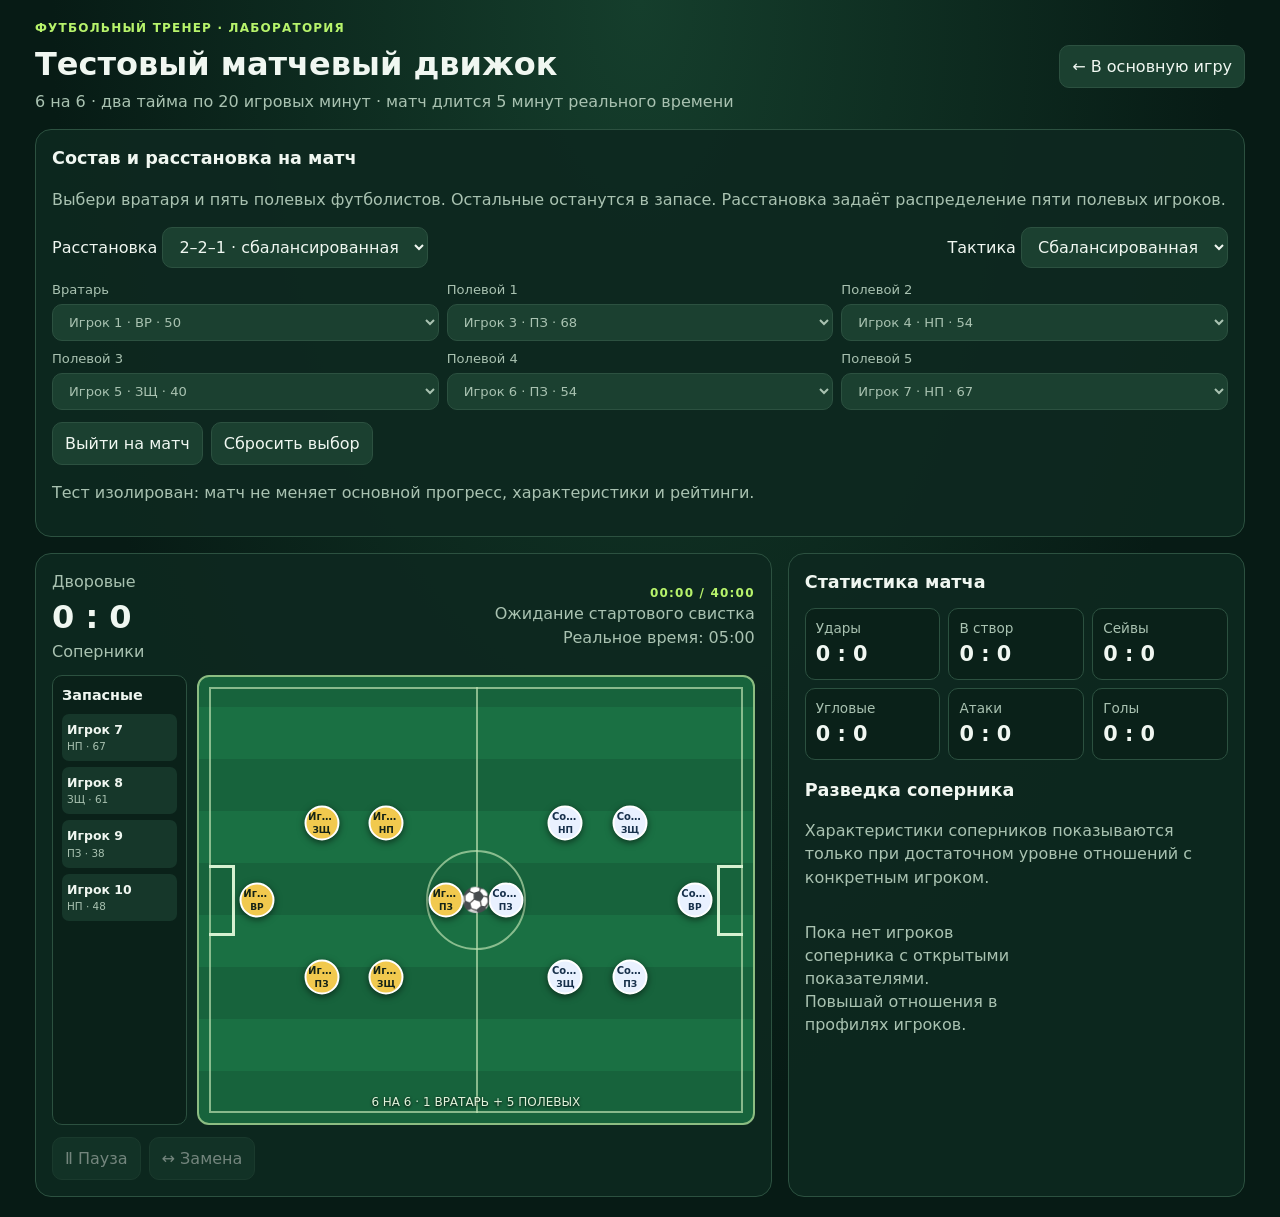
==== commit 07128012: "Align formations horizontally and enforce goalkeeper plus five outfield lineup" ====
--- a/test-match.html
+++ b/test-match.html
@@ -11,12 +11,12 @@
 <aside class="panel"><h2>Статистика матча</h2><div class="stats"><div class="metric"><span>Удары</span><b id="shots">0 : 0</b></div><div class="metric"><span>В створ</span><b id="onTarget">0 : 0</b></div><div class="metric"><span>Сейвы</span><b id="saves">0 : 0</b></div><div class="metric"><span>Угловые</span><b id="corners">0 : 0</b></div><div class="metric"><span>Атаки</span><b id="attacks">0 : 0</b></div><div class="metric"><span>Голы</span><b id="goals">0 : 0</b></div></div><h2 style="margin-top:18px">Разведка соперника</h2><p class="muted">Характеристики соперников показываются только при достаточном уровне отношений с конкретным игроком.</p><div class="playergrid" id="rosters"></div></aside></div>
 </main><script>
 (()=>{"use strict";const $=id=>document.getElementById(id),KEY="football-coach-start-v1",HALF=150000;let home=[],away=[],s,interval=null,lastEvent=0;
-const rand=(a,b)=>Math.floor(Math.random()*(b-a+1))+a,choose=a=>a[rand(0,a.length-1)],posKeys=["ВР","ЗЩ","ПЗ","НП"];const formations={"2-2-1":[[50,91],[28,70],[72,70],[32,45],[68,45],[50,20]],"2-1-2":[[50,91],[30,70],[70,70],[50,48],[32,25],[68,25]],"1-3-1":[[50,91],[50,69],[25,48],[50,48],[75,48],[50,22]],"3-1-1":[[50,91],[25,68],[50,68],[75,68],[50,43],[50,20]]};
+const rand=(a,b)=>Math.floor(Math.random()*(b-a+1))+a,choose=a=>a[rand(0,a.length-1)],posKeys=["ВР","ЗЩ","ПЗ","НП"];const formations={"2-2-1":[[6,50],[19,31],[19,69],[32,31],[32,69],[44,50]],"2-1-2":[[6,50],[19,31],[19,69],[31,50],[44,31],[44,69]],"1-3-1":[[6,50],[19,50],[31,25],[31,50],[31,75],[44,50]],"3-1-1":[[6,50],[19,24],[19,50],[19,76],[32,50],[44,50]]};
 function readGame(){try{return JSON.parse(localStorage.getItem(KEY)||"{}")}catch{return {}}}
 function getSkill(p){const a=p.skills||p.stats||{};return Math.max(1,Math.round(Number(a[p.position])||Number(a[p.pos])||Number(a["НП"])||Number(a["ПЗ"])||Number(p.skill)||50))}
-function rosterFrom(raw,prefix){const src=Array.isArray(raw)?raw:[];let list=src.slice(0,10).map((p,i)=>({id:String(p.id||prefix+i),name:p.name||prefix+" "+(i+1),pos:p.position||p.pos||posKeys[i%4],skill:getSkill(p),position:p.position||p.pos||posKeys[i%4],goals:0,assists:0}));while(list.length<10){const i=list.length;list.push({id:prefix+"gen"+i,name:prefix+" "+(i+1),pos:posKeys[i%4],skill:rand(35,70)})}return list}
+function rosterFrom(raw,prefix){const src=Array.isArray(raw)?raw:[];let list=src.slice(0,10).map((p,i)=>({id:String(p.id||prefix+i),name:p.name||prefix+" "+(i+1),pos:p.position||p.pos||posKeys[i%4],skill:getSkill(p),position:p.position||p.pos||posKeys[i%4],goals:0,assists:0}));while(list.length<10){const i=list.length;list.push({id:prefix+"gen"+i,name:prefix+" "+(i+1),pos:i===0?"ВР":posKeys[((i-1)%3)+1],position:i===0?"ВР":posKeys[((i-1)%3)+1],skill:rand(35,70),goals:0,assists:0})}return list}
 function setup(){const data=readGame();home=rosterFrom(data.players||data.userRoster,"Игрок");away=rosterFrom([],"Соперник");$("homeName").textContent=data.teamName||"Дворовые";$("awayName").textContent="Соперники";makeSelectors();s=null;renderTeams()}
-function makeSelectors(){const c=$("lineupSelectors");c.replaceChildren();const labels=["Вратарь","Полевой 1","Полевой 2","Полевой 3","Полевой 4","Полевой 5"];labels.forEach((label,i)=>{const l=document.createElement("label");l.textContent=label;const sel=document.createElement("select");sel.dataset.slot=i;sel.id="pick"+i;const choices=i===0?home.filter(p=>p.pos==="ВР").concat(home.filter(p=>p.pos!=="ВР")):home.filter(p=>p.pos!=="ВР").concat(home.filter(p=>p.pos==="ВР"));choices.forEach(p=>{const o=document.createElement("option");o.value=p.id;o.textContent=p.name+" · "+p.pos+" · "+p.skill;sel.append(o)});if(i===0){const g=choices.find(p=>p.pos==="ВР");if(g)sel.value=g.id}else sel.selectedIndex=Math.min(i,choices.length-1);sel.addEventListener("change",()=>{const ids=[...c.querySelectorAll("select")].map(x=>x.value);sel.setCustomValidity(new Set(ids).size<ids.length?"Каждый игрок может быть выбран только один раз":"");});l.append(sel);c.append(l)})}
+function makeSelectors(){const c=$("lineupSelectors");c.replaceChildren();const labels=["Вратарь","Полевой 1","Полевой 2","Полевой 3","Полевой 4","Полевой 5"];labels.forEach((label,i)=>{const l=document.createElement("label");l.textContent=label;const sel=document.createElement("select");sel.dataset.slot=i;sel.id="pick"+i;const keepers=home.filter(p=>p.pos==="ВР"),fielders=home.filter(p=>p.pos!=="ВР");const choices=i===0?(keepers.length?keepers:home):(fielders.length?fielders:home);choices.forEach(p=>{const o=document.createElement("option");o.value=p.id;o.textContent=p.name+" · "+p.pos+" · "+p.skill;sel.append(o)});if(i===0){const g=choices.find(p=>p.pos==="ВР");if(g)sel.value=g.id}else sel.selectedIndex=Math.min(i,choices.length-1);sel.addEventListener("change",()=>{const ids=[...c.querySelectorAll("select")].map(x=>x.value);sel.setCustomValidity(new Set(ids).size<ids.length?"Каждый игрок может быть выбран только один раз":"");});l.append(sel);c.append(l)})}
 function chosenHome(){const ids=[...$("lineupSelectors").querySelectorAll("select")].map(x=>x.value);if(new Set(ids).size!==6)throw Error("Выбери шесть разных футболистов.");return ids.map(id=>home.find(p=>p.id===id))}
 function fieldRoster(list){return list.filter(Boolean)}
 function startMatch(){let selected;try{selected=chosenHome()}catch(e){alert(e.message);return}home=selected.concat(home.filter(p=>!selected.some(q=>q.id===p.id)));away=rosterFrom([],"Соперник");s={time:0,score:[0,0],shots:[0,0],on:[0,0],saves:[0,0],corners:[0,0],attacks:[0,0],goals:[0,0],events:[],moments:[],scorers:[],done:false,half:1,paused:false,realStart:0,halfElapsed:0,formation:$("formation").value};$("preMatch").classList.add("hidden");$("halfTime").classList.add("hidden");$("final").classList.add("hidden");$("pause").disabled=false;$("subBtn").disabled=false;renderTeams();renderStats();$("phase").textContent="Первый тайм";$("tactic").disabled=true;$("formation").disabled=true;startTimer()}
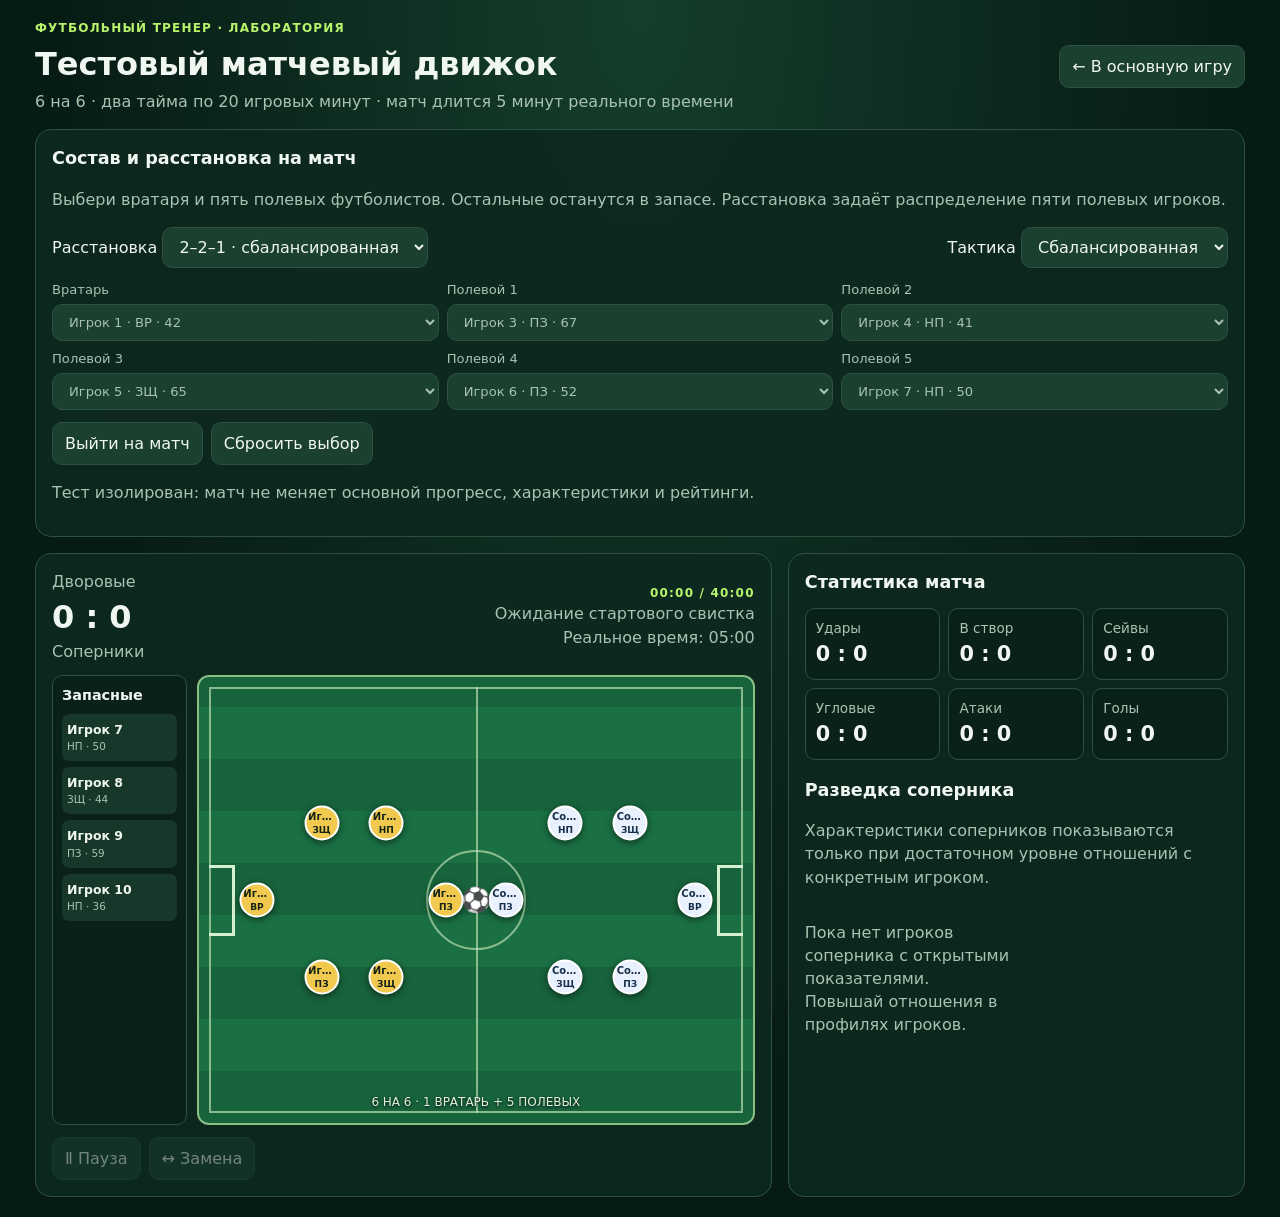
==== commit 650b60fd: "Include scorer and assist records in final match report" ====
--- a/test-match.html
+++ b/test-match.html
@@ -33,6 +33,6 @@
 function continueSecond(){s.half=2;s.time=20;s.halfElapsed=0;s.paused=false;$("tactic").value=$("halfTactic").value;$("halfTime").classList.add("hidden");$("phase").textContent="Второй тайм";$("pause").disabled=false;$("subBtn").disabled=false;lastEvent=Date.now();startTimer()}
 function pause(){if(!s||s.done)return;if(!s.paused){s.paused=true;clearInterval(interval);interval=null;$("pause").textContent="▶ Продолжить";$("phase").textContent="Матч на паузе"}else{$("pause").textContent="Ⅱ Пауза";startTimer()}}
 function substituteDuring(){if(!s||s.done||s.half!==1)return;pause();$("phase").textContent="Замены доступны в перерыве после первого тайма";}
-function finish(){s.done=true;s.paused=true;clearInterval(interval);interval=null;$("phase").textContent="Матч завершён";$("pause").disabled=true;$("subBtn").disabled=true;$("final").classList.remove("hidden");$("final").innerHTML="<h2>Итоговый протокол</h2><p><b>"+$("homeName").textContent+" "+s.score[0]+" : "+s.score[1]+" "+$("awayName").textContent+"</b></p><p>Удары: "+s.shots[0]+"–"+s.shots[1]+" · В створ: "+s.on[0]+"–"+s.on[1]+" · Сейвы: "+s.saves[0]+"–"+s.saves[1]+" · Угловые: "+s.corners[0]+"–"+s.corners[1]+" · Атаки: "+s.attacks[0]+"–"+s.attacks[1]+"</p><h2>Ключевые моменты матча</h2><div>"+(s.moments.length?s.moments.map(m=>"<p>"+m.minute+"′ · "+m.msg+"</p>").join(""):"<p>Выраженных ключевых моментов не зафиксировано.</p>")+"</div><button id='again'>Новый тестовый матч</button>";$("again").onclick=()=>location.reload()}
+function finish(){s.done=true;s.paused=true;clearInterval(interval);interval=null;$("phase").textContent="Матч завершён";$("pause").disabled=true;$("subBtn").disabled=true;$("final").classList.remove("hidden");const safe=x=>String(x).replace(/[&<>"']/g,ch=>({"&":"&amp;","<":"&lt;",">":"&gt;",'"':"&quot;","'":"&#39;"}[ch]));const scorers=s.scorers.length?s.scorers.map(m=>"<p>"+m.minute+"′ · ⚽ "+safe(m.team)+": <b>"+safe(m.scorer)+"</b> — ассист: "+safe(m.assister)+"</p>").join(""):"<p>Голов не было.</p>";const moments=s.moments.length?s.moments.map(m=>"<p>"+m.minute+"′ · "+safe(m.msg)+"</p>").join(""):"<p>Выраженных ключевых моментов не зафиксировано.</p>";$("final").innerHTML="<h2>Итоговый протокол</h2><p><b>"+safe($("homeName").textContent)+" "+s.score[0]+" : "+s.score[1]+" "+safe($("awayName").textContent)+"</b></p><p>Удары: "+s.shots[0]+"–"+s.shots[1]+" · В створ: "+s.on[0]+"–"+s.on[1]+" · Сейвы: "+s.saves[0]+"–"+s.saves[1]+" · Угловые: "+s.corners[0]+"–"+s.corners[1]+" · Атаки: "+s.attacks[0]+"–"+s.attacks[1]+"</p><h2>Авторы голов и ассисты</h2><div>"+scorers+"</div><h2>Ключевые моменты матча</h2><div>"+moments+"</div><h2>Статистика игроков</h2><div>"+home.slice(0,10).filter(p=>(p.goals||0)||(p.assists||0)).map(p=>"<p>"+safe(p.name)+": голы — "+(p.goals||0)+", ассисты — "+(p.assists||0)+"</p>").join("")+"</div><button id='again'>Новый тестовый матч</button>";$("again").onclick=()=>location.reload()}
 $("begin").onclick=startMatch;$("resetSetup").onclick=()=>{makeSelectors()};$("pause").onclick=pause;$("subBtn").onclick=substituteDuring;$("continue").onclick=continueSecond;setup();
 })();</script></body></html>
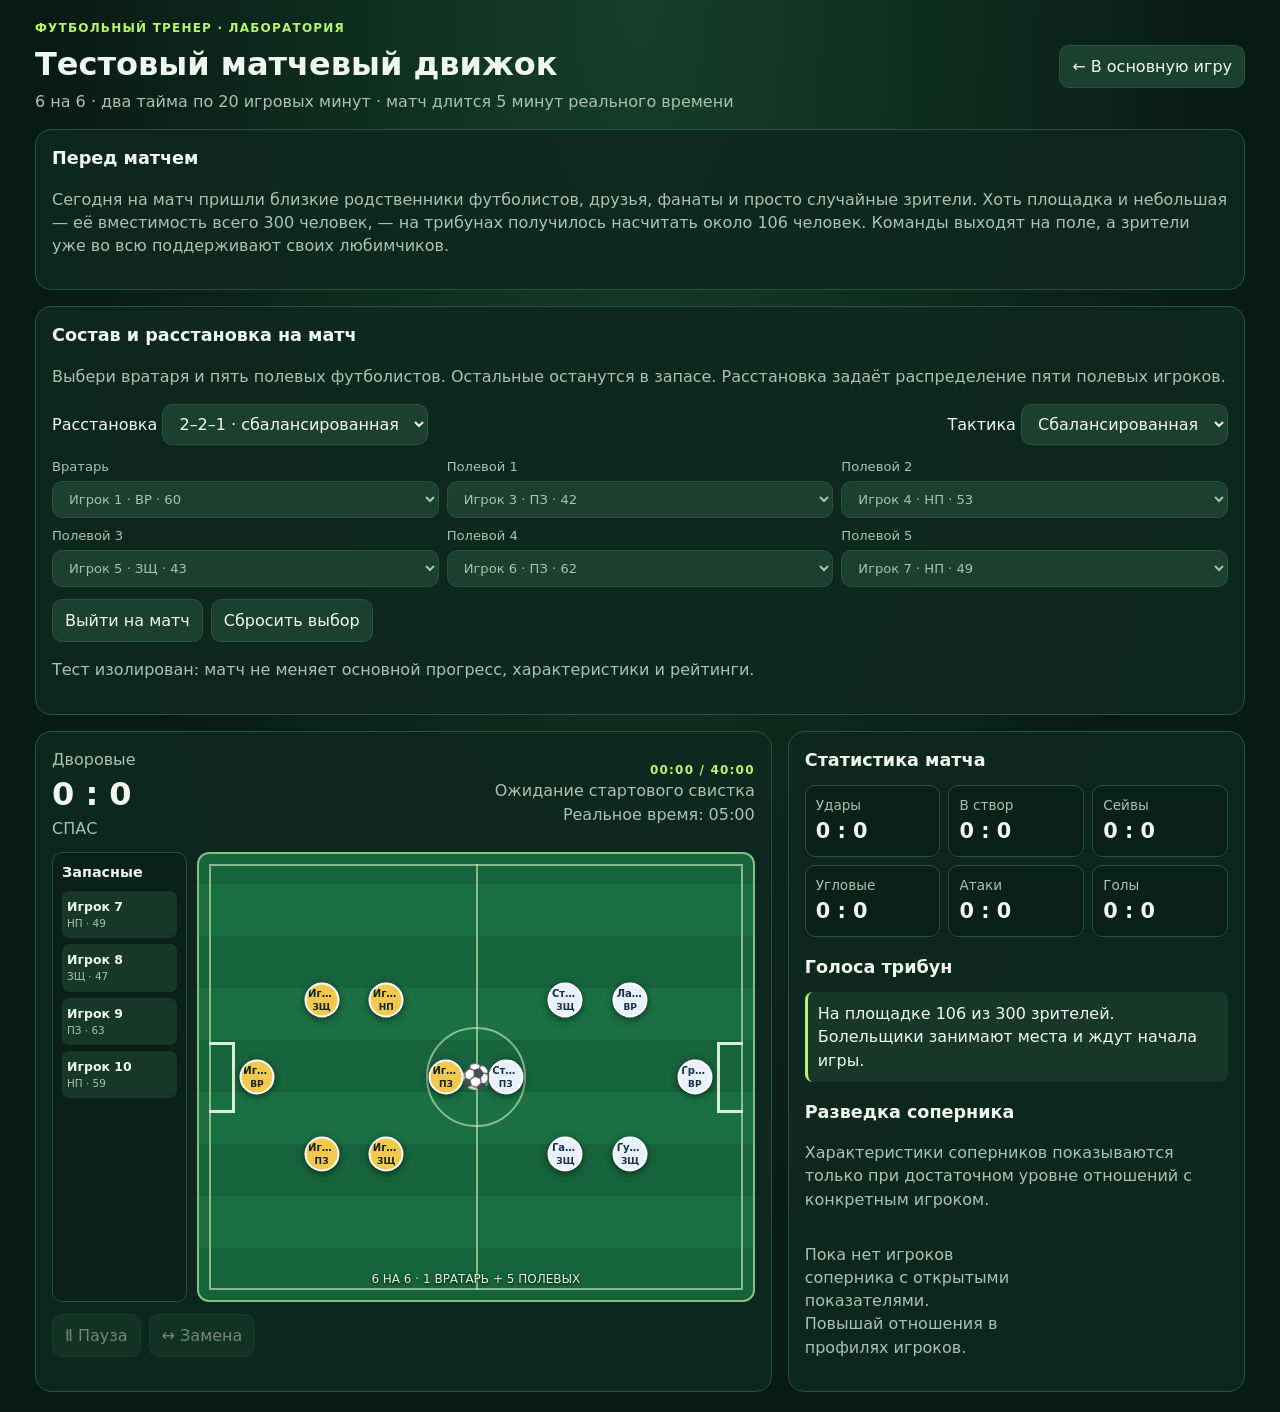
==== commit e3856219: "Add crowd attendance and league team chants to test match" ====
--- a/test-match.html
+++ b/test-match.html
@@ -4,28 +4,30 @@
 :root{color-scheme:dark;--bg:#071b15;--panel:#102b22;--line:#2c5140;--text:#f0f7f1;--muted:#a9c2b1;--accent:#b7f36b}*{box-sizing:border-box}body{margin:0;background:radial-gradient(ellipse at top,#153e2c,#071b15 65%);font:16px/1.45 system-ui,Segoe UI,sans-serif;color:var(--text)}button,select{font:inherit;color:inherit;background:#1b4030;border:1px solid var(--line);border-radius:10px;padding:9px 12px;cursor:pointer}button:hover{border-color:var(--accent)}button:disabled{opacity:.45;cursor:not-allowed}.wrap{max-width:1250px;margin:auto;padding:20px}.top,.row{display:flex;justify-content:space-between;gap:12px;align-items:center;flex-wrap:wrap}.eyebrow{color:var(--accent);letter-spacing:.1em;font-size:.75rem;font-weight:800}h1{margin:.2rem 0}h2{font-size:1.1rem;margin:0 0 12px}.muted{color:var(--muted)}.panel{background:#0d281fef;border:1px solid var(--line);border-radius:16px;padding:16px;min-width:0}.setup{margin-top:16px}.grid{display:grid;grid-template-columns:minmax(0,1.45fr) minmax(300px,.9fr);gap:16px;margin-top:16px}.field-row{display:grid;grid-template-columns:135px minmax(0,1fr);gap:10px;align-items:stretch}.bench{background:#0a2119;border:1px solid var(--line);border-radius:10px;padding:9px;min-width:0}.bench h3{font-size:.9rem;margin:0 0 8px}.bench-player{font-size:.78rem;padding:7px 5px;margin-bottom:6px;background:#16372a;border-radius:7px;overflow-wrap:anywhere}.bench-player small{display:block;color:var(--muted)}.dot{position:absolute;width:clamp(54px,8%,78px);height:44px;border-radius:9px;display:flex;flex-direction:column;justify-content:center;align-items:center;gap:0;padding:2px;font-size:10px;white-space:nowrap;overflow:hidden;text-overflow:ellipsis}.dot strong{font-size:10px;max-width:100%;overflow:hidden;text-overflow:ellipsis}.dot small{font-size:9px}.home .dot{background:#f1c94e;color:#142316}.away .dot{background:#e9f1ff;color:#17304b}.teamshape{position:absolute;inset:0;pointer-events:none}.side{display:contents}.side.away{display:contents}.scorebar{display:flex;align-items:center;justify-content:space-between;gap:12px;margin-bottom:12px}.score{font-size:2rem;font-weight:900}.pitch{position:relative;overflow:hidden;min-height:450px;border:2px solid #8cbd82;border-radius:12px;background:repeating-linear-gradient(0deg,#17633c 0 52px,#1a7043 52px 104px)}.pitch:before{content:"";position:absolute;inset:10px;border:2px solid #c0e5b5aa;pointer-events:none}.half{position:absolute;left:50%;top:10px;bottom:10px;border-left:2px solid #c0e5b5aa}.circle{position:absolute;width:100px;height:100px;border:2px solid #c0e5b5aa;border-radius:50%;left:calc(50% - 50px);top:calc(50% - 50px)}.goal{position:absolute;top:42%;height:16%;width:26px;border:3px solid #d6f1d1}.goal.left{left:10px;border-left:0}.goal.right{right:10px;border-right:0}.teamshape{position:absolute;inset:20px 28px;display:flex;justify-content:space-between;pointer-events:none}.side{width:45%;display:flex;flex-direction:column;justify-content:space-around;align-items:center;gap:6px}.side.away{flex-direction:column-reverse}.dot{border-radius:50%;width:35px;height:35px;display:grid;place-items:center;font-size:10px;font-weight:900;border:2px solid #fff;box-shadow:0 2px 7px #0008}.home .dot{background:#f1c94e;color:#142316}.away .dot{background:#e9f1ff;color:#17304b}.ball{position:absolute;font-size:24px;left:50%;top:50%;transform:translate(-50%,-50%)}.pitch-label{position:absolute;bottom:12px;left:0;right:0;text-align:center;color:#e1f4db;font-size:.75rem;text-shadow:0 1px 3px #000}.controls{display:flex;gap:8px;flex-wrap:wrap;margin-top:12px}.stats{display:grid;grid-template-columns:repeat(3,minmax(0,1fr));gap:8px}.metric{padding:10px;border:1px solid var(--line);border-radius:10px;background:#0a2119;min-width:0}.metric span{display:block;color:var(--muted);font-size:.85rem}.metric b{display:block;font-size:1.3rem}.playergrid{display:grid;grid-template-columns:repeat(2,minmax(0,1fr));gap:8px}.playercard{padding:9px;border-radius:9px;background:#16372a;font-size:.88rem;min-width:0;overflow-wrap:anywhere}.playercard small{display:block;color:var(--muted)}.lineups{display:grid;grid-template-columns:repeat(3,minmax(0,1fr));gap:8px}.lineups label{display:flex;flex-direction:column;gap:5px;font-size:.82rem;color:var(--muted)}.lineups select{width:100%;min-width:0}.notice{padding:14px;background:#17392b;border:1px solid #6b9c55;border-radius:12px;margin-top:12px}.hidden{display:none!important}.keymoments{display:grid;gap:8px}.moment{padding:10px;border-left:3px solid var(--accent);background:#16372a;border-radius:8px}.tactics{display:flex;gap:8px;flex-wrap:wrap;align-items:center}.tactics label{display:flex;gap:6px;align-items:center;color:var(--muted)}@media(max-width:850px){.grid{grid-template-columns:1fr}.pitch{min-height:380px}.field-row{grid-template-columns:105px minmax(0,1fr)}.lineups{grid-template-columns:repeat(2,minmax(0,1fr))}.wrap{padding:12px}}@media(max-width:520px){.field-row{grid-template-columns:1fr}.bench{order:2}.bench-list{display:grid;grid-template-columns:repeat(2,minmax(0,1fr));gap:5px}.bench-player{margin:0}.pitch{min-height:390px}.dot{width:48px;height:38px}.dot strong{font-size:9px}.dot small{font-size:8px}}@media(max-width:450px){.stats{grid-template-columns:repeat(2,minmax(0,1fr))}.dot{width:29px;height:29px;font-size:9px}.pitch{min-height:340px}}
 </style></head><body><main class="wrap">
 <div class="top"><div><div class="eyebrow">ФУТБОЛЬНЫЙ ТРЕНЕР · ЛАБОРАТОРИЯ</div><h1>Тестовый матчевый движок</h1><div class="muted">6 на 6 · два тайма по 20 игровых минут · матч длится 5 минут реального времени</div></div><button onclick="location.href='/'">← В основную игру</button></div>
-<section class="panel setup" id="preMatch"><h2>Состав и расстановка на матч</h2><p class="muted">Выбери вратаря и пять полевых футболистов. Остальные останутся в запасе. Расстановка задаёт распределение пяти полевых игроков.</p><div class="row"><label>Расстановка <select id="formation"><option value="2-2-1">2–2–1 · сбалансированная</option><option value="2-1-2">2–1–2 · атакующая</option><option value="1-3-1">1–3–1 · контроль центра</option><option value="3-1-1">3–1–1 · оборонительная</option></select></label><label>Тактика <select id="tactic"><option value="balanced">Сбалансированная</option><option value="attack">Атакующая</option><option value="defence">Оборонительная</option><option value="press">Высокий прессинг</option></select></label></div><div class="lineups" id="lineupSelectors" style="margin-top:12px"></div><div class="controls"><button id="begin">Выйти на матч</button><button id="resetSetup">Сбросить выбор</button></div><p class="muted">Тест изолирован: матч не меняет основной прогресс, характеристики и рейтинги.</p></section>
+<section class="panel setup" id="crowdIntro"><h2>Перед матчем</h2><p id="crowdNarrative" class="muted">Болельщики занимают места у площадки…</p><div id="crowdChant" class="moment hidden"></div></section><section class="panel setup" id="preMatch"><h2>Состав и расстановка на матч</h2><p class="muted">Выбери вратаря и пять полевых футболистов. Остальные останутся в запасе. Расстановка задаёт распределение пяти полевых игроков.</p><div class="row"><label>Расстановка <select id="formation"><option value="2-2-1">2–2–1 · сбалансированная</option><option value="2-1-2">2–1–2 · атакующая</option><option value="1-3-1">1–3–1 · контроль центра</option><option value="3-1-1">3–1–1 · оборонительная</option></select></label><label>Тактика <select id="tactic"><option value="balanced">Сбалансированная</option><option value="attack">Атакующая</option><option value="defence">Оборонительная</option><option value="press">Высокий прессинг</option></select></label></div><div class="lineups" id="lineupSelectors" style="margin-top:12px"></div><div class="controls"><button id="begin">Выйти на матч</button><button id="resetSetup">Сбросить выбор</button></div><p class="muted">Тест изолирован: матч не меняет основной прогресс, характеристики и рейтинги.</p></section>
 <div class="grid"><section class="panel"><div class="scorebar"><div><div class="muted" id="homeName">Дворовые</div><div class="score"><span id="hs">0</span> : <span id="as">0</span></div><div class="muted" id="awayName">Соперники</div></div><div style="text-align:right"><div class="eyebrow" id="clock">00:00 / 40:00</div><div id="phase" class="muted">Ожидание стартового свистка</div><div id="realClock" class="muted">Реальное время: 05:00</div></div></div>
 <div class="field-row"><aside class="bench"><h3>Запасные</h3><div id="benchList" class="bench-list"></div></aside><div class="pitch"><div class="half"></div><div class="circle"></div><div class="goal left"></div><div class="goal right"></div><div class="teamshape"><div class="side home" id="homeDots"></div><div class="side away" id="awayDots"></div></div><div class="ball" id="ball">⚽</div><div class="pitch-label" id="pitchLabel">6 НА 6 · 1 ВРАТАРЬ + 5 ПОЛЕВЫХ</div></div></div>
 <div class="controls"><button id="pause" disabled>Ⅱ Пауза</button><button id="subBtn" disabled>↔ Замена</button></div><div id="halfTime" class="notice hidden"><h2>Перерыв · ключевые моменты первого тайма</h2><div id="moments" class="keymoments"></div><div class="tactics" style="margin-top:12px"><label>Тактика на второй тайм <select id="halfTactic"><option value="balanced">Сбалансированная</option><option value="attack">Атакующая</option><option value="defence">Оборонительная</option><option value="press">Высокий прессинг</option></select></label><button id="continue">Начать второй тайм</button></div><h2 style="margin-top:16px">Замены перед вторым таймом</h2><div id="substitution" class="tactics"></div></div><div id="final" class="notice hidden"></div></section>
-<aside class="panel"><h2>Статистика матча</h2><div class="stats"><div class="metric"><span>Удары</span><b id="shots">0 : 0</b></div><div class="metric"><span>В створ</span><b id="onTarget">0 : 0</b></div><div class="metric"><span>Сейвы</span><b id="saves">0 : 0</b></div><div class="metric"><span>Угловые</span><b id="corners">0 : 0</b></div><div class="metric"><span>Атаки</span><b id="attacks">0 : 0</b></div><div class="metric"><span>Голы</span><b id="goals">0 : 0</b></div></div><h2 style="margin-top:18px">Разведка соперника</h2><p class="muted">Характеристики соперников показываются только при достаточном уровне отношений с конкретным игроком.</p><div class="playergrid" id="rosters"></div></aside></div>
+<aside class="panel"><h2>Статистика матча</h2><div class="stats"><div class="metric"><span>Удары</span><b id="shots">0 : 0</b></div><div class="metric"><span>В створ</span><b id="onTarget">0 : 0</b></div><div class="metric"><span>Сейвы</span><b id="saves">0 : 0</b></div><div class="metric"><span>Угловые</span><b id="corners">0 : 0</b></div><div class="metric"><span>Атаки</span><b id="attacks">0 : 0</b></div><div class="metric"><span>Голы</span><b id="goals">0 : 0</b></div></div><h2 style="margin-top:18px">Голоса трибун</h2><div id="crowdFeed" class="keymoments"><div class="moment">Болельщики ждут выхода команд.</div></div><h2 style="margin-top:18px">Разведка соперника</h2><p class="muted">Характеристики соперников показываются только при достаточном уровне отношений с конкретным игроком.</p><div class="playergrid" id="rosters"></div></aside></div>
 </main><script>
-(()=>{"use strict";const $=id=>document.getElementById(id),KEY="football-coach-start-v1",HALF=150000;let home=[],away=[],s,interval=null,lastEvent=0;
+(()=>{"use strict";const $=id=>document.getElementById(id),KEY="football-coach-start-v1",HALF=150000;let home=[],away=[],s,interval=null,lastEvent=0,leagueTeams=[],homeTeamData=null,awayTeamData=null,crowdCount=0;
 const rand=(a,b)=>Math.floor(Math.random()*(b-a+1))+a,choose=a=>a[rand(0,a.length-1)],posKeys=["ВР","ЗЩ","ПЗ","НП"];const formations={"2-2-1":[[6,50],[19,31],[19,69],[32,31],[32,69],[44,50]],"2-1-2":[[6,50],[19,31],[19,69],[31,50],[44,31],[44,69]],"1-3-1":[[6,50],[19,50],[31,25],[31,50],[31,75],[44,50]],"3-1-1":[[6,50],[19,24],[19,50],[19,76],[32,50],[44,50]]};
 function readGame(){try{return JSON.parse(localStorage.getItem(KEY)||"{}")}catch{return {}}}
 function getSkill(p){const a=p.skills||p.stats||{};return Math.max(1,Math.round(Number(a[p.position])||Number(a[p.pos])||Number(a["НП"])||Number(a["ПЗ"])||Number(p.skill)||50))}
 function rosterFrom(raw,prefix){const src=Array.isArray(raw)?raw:[];let list=src.slice(0,10).map((p,i)=>({id:String(p.id||prefix+i),name:p.name||prefix+" "+(i+1),pos:p.position||p.pos||posKeys[i%4],skill:getSkill(p),position:p.position||p.pos||posKeys[i%4],goals:0,assists:0}));while(list.length<10){const i=list.length;list.push({id:prefix+"gen"+i,name:prefix+" "+(i+1),pos:i===0?"ВР":posKeys[((i-1)%3)+1],position:i===0?"ВР":posKeys[((i-1)%3)+1],skill:rand(35,70),goals:0,assists:0})}return list}
-function setup(){const data=readGame();home=rosterFrom(data.players||data.userRoster,"Игрок");away=rosterFrom([],"Соперник");$("homeName").textContent=data.teamName||"Дворовые";$("awayName").textContent="Соперники";makeSelectors();s=null;renderTeams()}
+async function setup(){const data=readGame();home=rosterFrom(data.players||data.userRoster,"Игрок");homeTeamData=null;try{const response=await fetch("/data/league.json");if(response.ok){const league=await response.json();leagueTeams=(league.teams||[]).filter(t=>t.chant&&t.players&&t.players.length);}}catch{}const eligible=leagueTeams.filter(t=>t.id!=="team12");awayTeamData=eligible.length?choose(eligible):null;away=rosterFrom(awayTeamData?awayTeamData.players:[],"Соперник");$("homeName").textContent=data.teamName||"Дворовые";$("awayName").textContent=awayTeamData?awayTeamData.name:"Соперники";homeTeamData=leagueTeams.find(t=>t.name===$("homeName").textContent)||null;setupCrowd(data);makeSelectors();s=null;renderTeams()}
 function makeSelectors(){const c=$("lineupSelectors");c.replaceChildren();const labels=["Вратарь","Полевой 1","Полевой 2","Полевой 3","Полевой 4","Полевой 5"];labels.forEach((label,i)=>{const l=document.createElement("label");l.textContent=label;const sel=document.createElement("select");sel.dataset.slot=i;sel.id="pick"+i;const keepers=home.filter(p=>p.pos==="ВР"),fielders=home.filter(p=>p.pos!=="ВР");const choices=i===0?(keepers.length?keepers:home):(fielders.length?fielders:home);choices.forEach(p=>{const o=document.createElement("option");o.value=p.id;o.textContent=p.name+" · "+p.pos+" · "+p.skill;sel.append(o)});if(i===0){const g=choices.find(p=>p.pos==="ВР");if(g)sel.value=g.id}else sel.selectedIndex=Math.min(i,choices.length-1);sel.addEventListener("change",()=>{const ids=[...c.querySelectorAll("select")].map(x=>x.value);sel.setCustomValidity(new Set(ids).size<ids.length?"Каждый игрок может быть выбран только один раз":"");});l.append(sel);c.append(l)})}
+function setupCrowd(data){const homeRank=Number(data.leaguePosition||data.tablePosition||data.rank||0);const awayRank=Number(awayTeamData&&(awayTeamData.tablePosition||awayTeamData.rank)||0);const rankScore=rank=>rank>=1&&rank<=12?(13-rank)/11:0.5;const strength=homeRank&&awayRank?(rankScore(homeRank)+rankScore(awayRank))/2:awayTeamData?((13-(leagueTeams.indexOf(awayTeamData)+1))/11+0.5)/2:0.5;crowdCount=Math.max(20,Math.min(300,Math.round(25+strength*245+rand(-18,18))));$("crowdNarrative").textContent="Сегодня на матч пришли близкие родственники футболистов, друзья, фанаты и просто случайные зрители. Хоть площадка и небольшая — её вместимость всего 300 человек, — на трибунах получилось насчитать около "+crowdCount+" человек. Команды выходят на поле, а зрители уже во всю поддерживают своих любимчиков.";const feed=$("crowdFeed");if(feed){feed.replaceChildren();const d=document.createElement("div");d.className="moment";d.textContent="На площадке "+crowdCount+" из 300 зрителей. Болельщики занимают места и ждут начала игры.";feed.append(d)}}
+function chant(side,kind){const team=side===0?homeTeamData:awayTeamData;const name=side===0?$("homeName").textContent:$("awayName").textContent;const chantText=team&&team.chant?team.chant:side===0?"Дворовые, вперёд!":"Соперники, вперёд!";const textValue=kind==="goal"?"⚽ "+name+" забивает! Трибуны скандируют: «"+chantText+"»":kind==="start"?"Команды выходят на поле. Болельщики "+name+" скандируют: «"+chantText+"»":"Опасный момент! С трибун "+name+" доносится: «"+chantText+"»";const feed=$("crowdFeed");if(feed){const d=document.createElement("div");d.className="moment";d.textContent=textValue;feed.prepend(d);while(feed.children.length>4)feed.lastElementChild.remove()}const live=$("crowdChant");live.classList.remove("hidden");live.textContent=textValue}
 function chosenHome(){const ids=[...$("lineupSelectors").querySelectorAll("select")].map(x=>x.value);if(new Set(ids).size!==6)throw Error("Выбери шесть разных футболистов.");return ids.map(id=>home.find(p=>p.id===id))}
 function fieldRoster(list){return list.filter(Boolean)}
-function startMatch(){let selected;try{selected=chosenHome()}catch(e){alert(e.message);return}home=selected.concat(home.filter(p=>!selected.some(q=>q.id===p.id)));away=rosterFrom([],"Соперник");s={time:0,score:[0,0],shots:[0,0],on:[0,0],saves:[0,0],corners:[0,0],attacks:[0,0],goals:[0,0],events:[],moments:[],scorers:[],done:false,half:1,paused:false,realStart:0,halfElapsed:0,formation:$("formation").value};$("preMatch").classList.add("hidden");$("halfTime").classList.add("hidden");$("final").classList.add("hidden");$("pause").disabled=false;$("subBtn").disabled=false;renderTeams();renderStats();$("phase").textContent="Первый тайм";$("tactic").disabled=true;$("formation").disabled=true;startTimer()}
+function startMatch(){let selected;try{selected=chosenHome()}catch(e){alert(e.message);return}home=selected.concat(home.filter(p=>!selected.some(q=>q.id===p.id)));away=rosterFrom([],"Соперник");s={time:0,score:[0,0],shots:[0,0],on:[0,0],saves:[0,0],corners:[0,0],attacks:[0,0],goals:[0,0],events:[],moments:[],scorers:[],done:false,half:1,paused:false,realStart:0,halfElapsed:0,formation:$("formation").value};$("preMatch").classList.add("hidden");$("halfTime").classList.add("hidden");$("final").classList.add("hidden");$("pause").disabled=false;$("subBtn").disabled=false;renderTeams();renderStats();$("phase").textContent="Первый тайм";chant(0,"start");chant(1,"start");$("tactic").disabled=true;$("formation").disabled=true;startTimer()}
 function currentTeam(side){return side?away.slice(0,6):home.slice(0,6)}
 function strength(team){return team.slice(0,6).reduce((a,p)=>a+p.skill,0)/6}
 function takt(side){return side===0?$("tactic").value:(s?.awayTactic||"balanced")}
 function startTimer(){clearInterval(interval);s.paused=false;s.realStart=Date.now()-(s.halfElapsed||0);interval=setInterval(()=>{if(!s||s.done||s.paused)return;const elapsed=Date.now()-s.realStart;s.halfElapsed=elapsed;s.time=(s.half-1)*20+Math.min(20,elapsed/HALF*20);if(Date.now()-lastEvent>6500){event();lastEvent=Date.now()}renderStats();if(elapsed>=HALF){clearInterval(interval);interval=null;if(s.half===1)showHalfTime();else finish()}},250)}
 function clockText(min){const m=Math.floor(min),sec=Math.floor((min-m)*60);return String(m).padStart(2,"0")+":"+String(sec).padStart(2,"0")}
-function event(){const side=Math.random()<.5?0:1,opp=1-side,atk=takt(side),def=takt(opp),team=currentTeam(side),opTeam=currentTeam(opp);s.attacks[side]++;let danger=.35+(strength(team)-strength(opTeam))/250;if(atk==="attack")danger+=.12;if(atk==="defence")danger-=.1;if(atk==="press")danger+=.05;if(def==="defence")danger-=.1;let msg;if(Math.random()<Math.max(.12,Math.min(.7,danger))){s.shots[side]++;let acc=.5+(strength(team)-50)/200+(atk==="attack"?.06:0);if(Math.random()<Math.max(.25,Math.min(.78,acc))){s.on[side]++;let gc=.28+(strength(team)-strength(opTeam))/230+(atk==="attack"?.05:0)+(def==="defence"?-.08:0);if(Math.random()<Math.max(.08,Math.min(.58,gc))){s.score[side]++;s.goals[side]++;const scorer=choose(team.filter(p=>p.pos!=="ВР")),assister=choose(team.filter(p=>p.id!==scorer.id&&p.pos!=="ВР"));scorer.goals=(scorer.goals||0)+1;if(assister)assister.assists=(assister.assists||0)+1;msg="ГОЛ! "+scorer.name+(assister?" · ассист: "+assister.name:" · без ассиста");const goalRecord={minute:Math.floor(s.time),team:side===0?$("homeName").textContent:$("awayName").textContent,scorer:scorer.name,assister:assister?assister.name:"—",side,msg};s.scorers.push(goalRecord);s.moments.push(goalRecord);$("ball").style.left=side?"28%":"72%";}else{s.saves[opp]++;msg="Вратарь отражает опасный удар"}if(s.on[side]&&Math.random()<.3)s.corners[side]++}else msg="Удар мимо ворот"}else msg=choose(["Защитник перехватил передачу","Команда разыграла быструю контратаку","Атака остановлена в центре поля","Опасная передача в штрафную","Команда потеряла мяч при выходе из обороны"]);const ev={minute:Math.floor(s.time),msg,side};s.events.push(ev);if(/гол|опасный удар|штрафную|контратаку/i.test(msg))s.moments.push(ev);renderStats();renderTeams()}
+function event(){const side=Math.random()<.5?0:1,opp=1-side,atk=takt(side),def=takt(opp),team=currentTeam(side),opTeam=currentTeam(opp);s.attacks[side]++;let danger=.35+(strength(team)-strength(opTeam))/250;if(atk==="attack")danger+=.12;if(atk==="defence")danger-=.1;if(atk==="press")danger+=.05;if(def==="defence")danger-=.1;let msg;if(Math.random()<Math.max(.12,Math.min(.7,danger))){s.shots[side]++;let acc=.5+(strength(team)-50)/200+(atk==="attack"?.06:0);if(Math.random()<Math.max(.25,Math.min(.78,acc))){s.on[side]++;let gc=.28+(strength(team)-strength(opTeam))/230+(atk==="attack"?.05:0)+(def==="defence"?-.08:0);if(Math.random()<Math.max(.08,Math.min(.58,gc))){s.score[side]++;s.goals[side]++;const scorer=choose(team.filter(p=>p.pos!=="ВР")),assister=choose(team.filter(p=>p.id!==scorer.id&&p.pos!=="ВР"));scorer.goals=(scorer.goals||0)+1;if(assister)assister.assists=(assister.assists||0)+1;msg="ГОЛ! "+scorer.name+(assister?" · ассист: "+assister.name:" · без ассиста");const goalRecord={minute:Math.floor(s.time),team:side===0?$("homeName").textContent:$("awayName").textContent,scorer:scorer.name,assister:assister?assister.name:"—",side,msg};s.scorers.push(goalRecord);s.moments.push(goalRecord);chant(side,"goal");$("ball").style.left=side?"28%":"72%";}else{s.saves[opp]++;msg="Вратарь отражает опасный удар"}if(s.on[side]&&Math.random()<.3)s.corners[side]++}else msg="Удар мимо ворот"}else msg=choose(["Защитник перехватил передачу","Команда разыграла быструю контратаку","Атака остановлена в центре поля","Опасная передача в штрафную","Команда потеряла мяч при выходе из обороны"]);const ev={minute:Math.floor(s.time),msg,side};s.events.push(ev);if(/гол|опасный удар|штрафную|контратаку/i.test(msg)){s.moments.push(ev);if(!/гол/i.test(msg)&&Math.random()<.38)chant(side,"danger")}renderStats();renderTeams()}
 function renderStats(){$("hs").textContent=s?s.score[0]:0;$("as").textContent=s?s.score[1]:0;if(!s)return;const min=s.time;const halfTime=s.half===1?20:40;$("clock").textContent=clockText(min)+" / 40:00";$("realClock").textContent=s.done?"Реальное время: 05:00":s.half===1?"Первый тайм · 2:30":"Второй тайм · 2:30";["shots","onTarget","saves","corners","attacks","goals"].forEach((id,i)=>{const arr=[s.shots,s.on,s.saves,s.corners,s.attacks,s.goals][i];$(id).textContent=arr[0]+" : "+arr[1]});}
 function renderTeams(){if(!home.length)return;const coords=formations[(s&&s.formation)||$("formation").value]||formations["2-2-1"];const draw=(id,team,cls,reverse)=>{const el=$(id);el.replaceChildren();team.slice(0,6).forEach((p,i)=>{const d=document.createElement("span");d.className="dot "+cls;const pt=coords[i]||[50,50];d.style.left=(reverse?100-pt[0]:pt[0])+"%";d.style.top=pt[1]+"%";d.style.transform="translate(-50%,-50%)";const name=document.createElement("strong");name.textContent=p.name;const pos=document.createElement("small");pos.textContent=p.pos;d.append(name,pos);d.title=p.name+" · "+p.pos+" · сила "+p.skill;el.append(d)})};draw("homeDots",home,"home",false);draw("awayDots",away,"away",true);const bench=$("benchList");bench.replaceChildren();home.slice(6).forEach(p=>{const d=document.createElement("div");d.className="bench-player";const b=document.createElement("b");b.textContent=p.name;const sm=document.createElement("small");sm.textContent=p.pos+" · "+p.skill;d.append(b,sm);bench.append(d)});const box=$("rosters");box.replaceChildren();const data=readGame();const relations=data.relationships||{};away.forEach(p=>{const relKey=Object.keys(relations).find(k=>k.endsWith("::"+p.name));const relation=relKey?Number(relations[relKey]||0):0;if(relation<50)return;const c=document.createElement("div");c.className="playercard";const b=document.createElement("b");b.textContent=p.name;const sm=document.createElement("small");sm.textContent="Отношения "+relation.toFixed(1)+"% · открытые показатели: "+(relation>=80?"ВР, ЗЩ, ПЗ, НП":relation>=70?"основная + 2 показателя":relation>=60?"основная + 1 показатель":"основная характеристика");c.append(b,sm);box.append(c)});if(!box.children.length){const n=document.createElement("p");n.className="muted";n.textContent="Пока нет игроков соперника с открытыми показателями. Повышай отношения в профилях игроков.";box.append(n)}}
 function showHalfTime(){s.paused=true;s.half=2;$("phase").textContent="Перерыв";$("pause").disabled=true;$("subBtn").disabled=true;$("halfTime").classList.remove("hidden");const box=$("moments");box.replaceChildren();const moments=s.moments.slice(-6).reverse();if(!moments.length){const d=document.createElement("div");d.className="moment";d.textContent="Явных голевых моментов не было. Счёт к перерыву: "+s.score[0]+" : "+s.score[1]+".";box.append(d)}else moments.forEach(m=>{const d=document.createElement("div");d.className="moment";d.textContent=m.minute+"′ · "+(m.scorer?"⚽ ГОЛ — "+m.scorer+" ("+m.team+"), ассист: "+m.assister:m.msg);box.append(d)});$("halfTactic").value=$("tactic").value;renderSubstitution()}
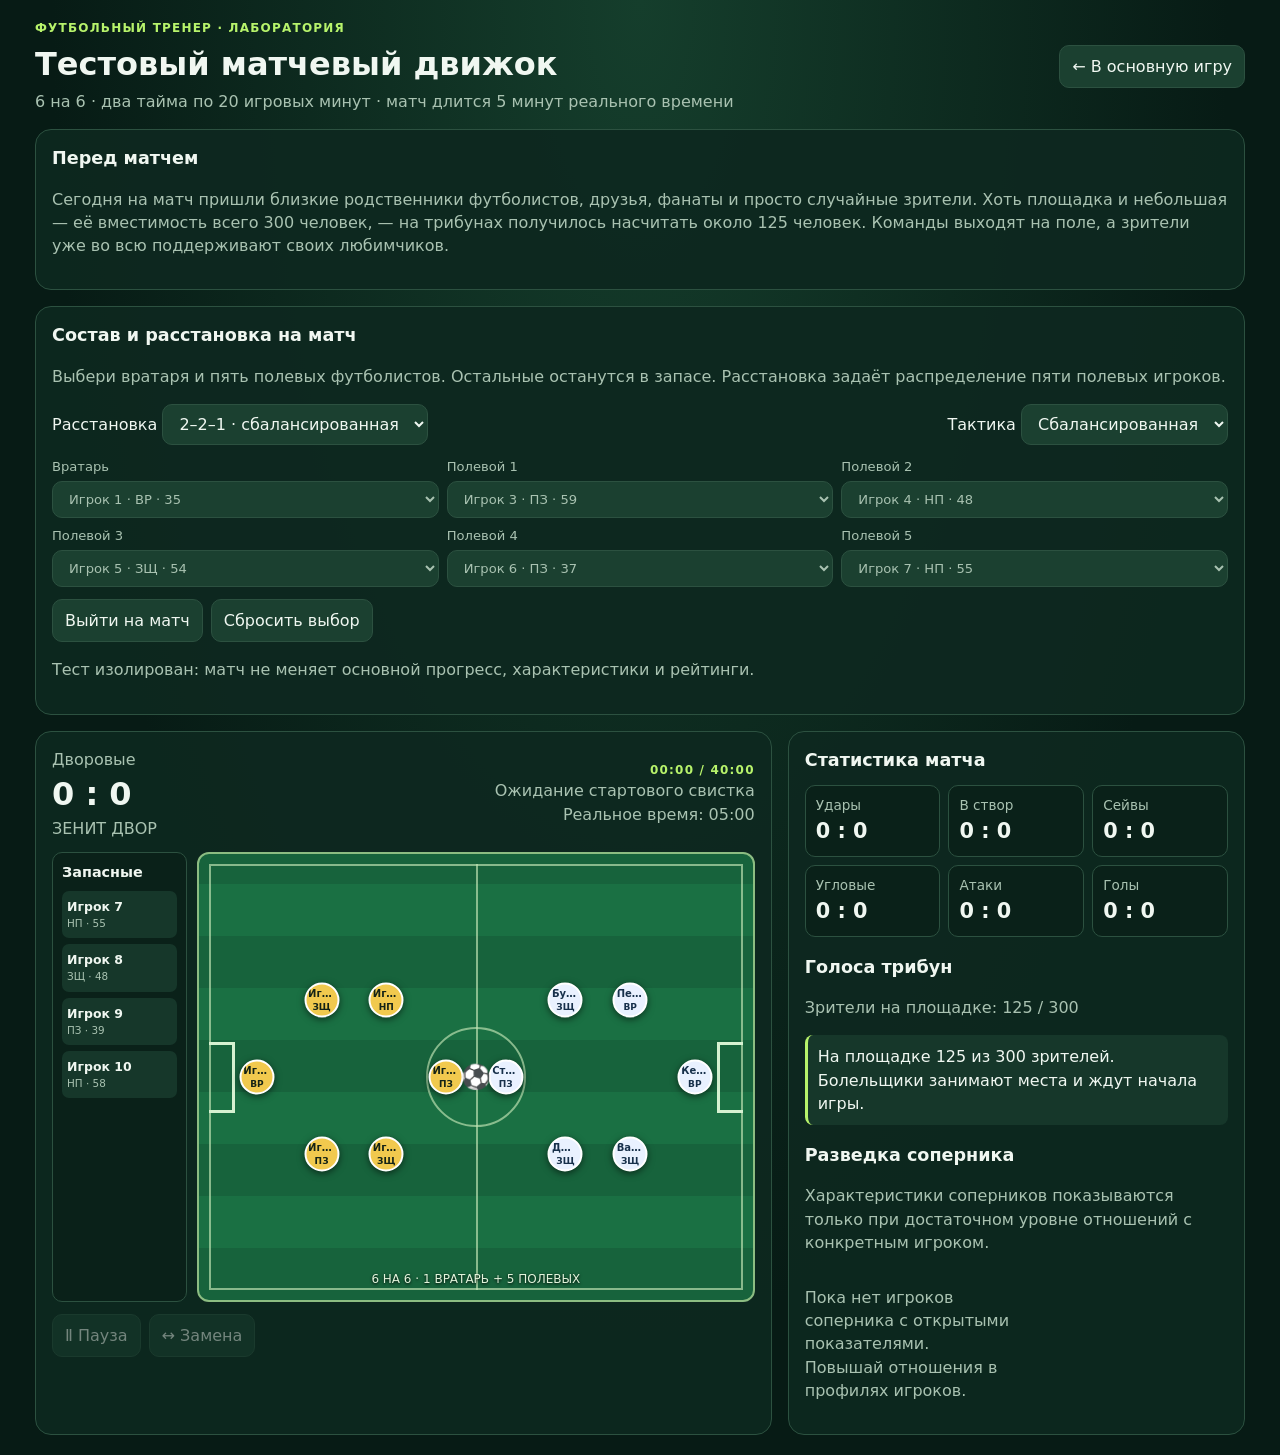
==== commit ff89ebfd: "Add living crowd behavior and changing attendance during matches" ====
--- a/test-match.html
+++ b/test-match.html
@@ -8,7 +8,7 @@
 <div class="grid"><section class="panel"><div class="scorebar"><div><div class="muted" id="homeName">Дворовые</div><div class="score"><span id="hs">0</span> : <span id="as">0</span></div><div class="muted" id="awayName">Соперники</div></div><div style="text-align:right"><div class="eyebrow" id="clock">00:00 / 40:00</div><div id="phase" class="muted">Ожидание стартового свистка</div><div id="realClock" class="muted">Реальное время: 05:00</div></div></div>
 <div class="field-row"><aside class="bench"><h3>Запасные</h3><div id="benchList" class="bench-list"></div></aside><div class="pitch"><div class="half"></div><div class="circle"></div><div class="goal left"></div><div class="goal right"></div><div class="teamshape"><div class="side home" id="homeDots"></div><div class="side away" id="awayDots"></div></div><div class="ball" id="ball">⚽</div><div class="pitch-label" id="pitchLabel">6 НА 6 · 1 ВРАТАРЬ + 5 ПОЛЕВЫХ</div></div></div>
 <div class="controls"><button id="pause" disabled>Ⅱ Пауза</button><button id="subBtn" disabled>↔ Замена</button></div><div id="halfTime" class="notice hidden"><h2>Перерыв · ключевые моменты первого тайма</h2><div id="moments" class="keymoments"></div><div class="tactics" style="margin-top:12px"><label>Тактика на второй тайм <select id="halfTactic"><option value="balanced">Сбалансированная</option><option value="attack">Атакующая</option><option value="defence">Оборонительная</option><option value="press">Высокий прессинг</option></select></label><button id="continue">Начать второй тайм</button></div><h2 style="margin-top:16px">Замены перед вторым таймом</h2><div id="substitution" class="tactics"></div></div><div id="final" class="notice hidden"></div></section>
-<aside class="panel"><h2>Статистика матча</h2><div class="stats"><div class="metric"><span>Удары</span><b id="shots">0 : 0</b></div><div class="metric"><span>В створ</span><b id="onTarget">0 : 0</b></div><div class="metric"><span>Сейвы</span><b id="saves">0 : 0</b></div><div class="metric"><span>Угловые</span><b id="corners">0 : 0</b></div><div class="metric"><span>Атаки</span><b id="attacks">0 : 0</b></div><div class="metric"><span>Голы</span><b id="goals">0 : 0</b></div></div><h2 style="margin-top:18px">Голоса трибун</h2><div id="crowdFeed" class="keymoments"><div class="moment">Болельщики ждут выхода команд.</div></div><h2 style="margin-top:18px">Разведка соперника</h2><p class="muted">Характеристики соперников показываются только при достаточном уровне отношений с конкретным игроком.</p><div class="playergrid" id="rosters"></div></aside></div>
+<aside class="panel"><h2>Статистика матча</h2><div class="stats"><div class="metric"><span>Удары</span><b id="shots">0 : 0</b></div><div class="metric"><span>В створ</span><b id="onTarget">0 : 0</b></div><div class="metric"><span>Сейвы</span><b id="saves">0 : 0</b></div><div class="metric"><span>Угловые</span><b id="corners">0 : 0</b></div><div class="metric"><span>Атаки</span><b id="attacks">0 : 0</b></div><div class="metric"><span>Голы</span><b id="goals">0 : 0</b></div></div><h2 style="margin-top:18px">Голоса трибун</h2><p class="muted" id="crowdCountLive">Зрители: — / 300</p><div id="crowdFeed" class="keymoments"><div class="moment">Болельщики ждут выхода команд.</div></div><h2 style="margin-top:18px">Разведка соперника</h2><p class="muted">Характеристики соперников показываются только при достаточном уровне отношений с конкретным игроком.</p><div class="playergrid" id="rosters"></div></aside></div>
 </main><script>
 (()=>{"use strict";const $=id=>document.getElementById(id),KEY="football-coach-start-v1",HALF=150000;let home=[],away=[],s,interval=null,lastEvent=0,leagueTeams=[],homeTeamData=null,awayTeamData=null,crowdCount=0;
 const rand=(a,b)=>Math.floor(Math.random()*(b-a+1))+a,choose=a=>a[rand(0,a.length-1)],posKeys=["ВР","ЗЩ","ПЗ","НП"];const formations={"2-2-1":[[6,50],[19,31],[19,69],[32,31],[32,69],[44,50]],"2-1-2":[[6,50],[19,31],[19,69],[31,50],[44,31],[44,69]],"1-3-1":[[6,50],[19,50],[31,25],[31,50],[31,75],[44,50]],"3-1-1":[[6,50],[19,24],[19,50],[19,76],[32,50],[44,50]]};
@@ -17,7 +17,9 @@
 function rosterFrom(raw,prefix){const src=Array.isArray(raw)?raw:[];let list=src.slice(0,10).map((p,i)=>({id:String(p.id||prefix+i),name:p.name||prefix+" "+(i+1),pos:p.position||p.pos||posKeys[i%4],skill:getSkill(p),position:p.position||p.pos||posKeys[i%4],goals:0,assists:0}));while(list.length<10){const i=list.length;list.push({id:prefix+"gen"+i,name:prefix+" "+(i+1),pos:i===0?"ВР":posKeys[((i-1)%3)+1],position:i===0?"ВР":posKeys[((i-1)%3)+1],skill:rand(35,70),goals:0,assists:0})}return list}
 async function setup(){const data=readGame();home=rosterFrom(data.players||data.userRoster,"Игрок");homeTeamData=null;try{const response=await fetch("/data/league.json");if(response.ok){const league=await response.json();leagueTeams=(league.teams||[]).filter(t=>t.chant&&t.players&&t.players.length);}}catch{}const eligible=leagueTeams.filter(t=>t.id!=="team12");awayTeamData=eligible.length?choose(eligible):null;away=rosterFrom(awayTeamData?awayTeamData.players:[],"Соперник");$("homeName").textContent=data.teamName||"Дворовые";$("awayName").textContent=awayTeamData?awayTeamData.name:"Соперники";homeTeamData=leagueTeams.find(t=>t.name===$("homeName").textContent)||null;setupCrowd(data);makeSelectors();s=null;renderTeams()}
 function makeSelectors(){const c=$("lineupSelectors");c.replaceChildren();const labels=["Вратарь","Полевой 1","Полевой 2","Полевой 3","Полевой 4","Полевой 5"];labels.forEach((label,i)=>{const l=document.createElement("label");l.textContent=label;const sel=document.createElement("select");sel.dataset.slot=i;sel.id="pick"+i;const keepers=home.filter(p=>p.pos==="ВР"),fielders=home.filter(p=>p.pos!=="ВР");const choices=i===0?(keepers.length?keepers:home):(fielders.length?fielders:home);choices.forEach(p=>{const o=document.createElement("option");o.value=p.id;o.textContent=p.name+" · "+p.pos+" · "+p.skill;sel.append(o)});if(i===0){const g=choices.find(p=>p.pos==="ВР");if(g)sel.value=g.id}else sel.selectedIndex=Math.min(i,choices.length-1);sel.addEventListener("change",()=>{const ids=[...c.querySelectorAll("select")].map(x=>x.value);sel.setCustomValidity(new Set(ids).size<ids.length?"Каждый игрок может быть выбран только один раз":"");});l.append(sel);c.append(l)})}
-function setupCrowd(data){const homeRank=Number(data.leaguePosition||data.tablePosition||data.rank||0);const awayRank=Number(awayTeamData&&(awayTeamData.tablePosition||awayTeamData.rank)||0);const rankScore=rank=>rank>=1&&rank<=12?(13-rank)/11:0.5;const strength=homeRank&&awayRank?(rankScore(homeRank)+rankScore(awayRank))/2:awayTeamData?((13-(leagueTeams.indexOf(awayTeamData)+1))/11+0.5)/2:0.5;crowdCount=Math.max(20,Math.min(300,Math.round(25+strength*245+rand(-18,18))));$("crowdNarrative").textContent="Сегодня на матч пришли близкие родственники футболистов, друзья, фанаты и просто случайные зрители. Хоть площадка и небольшая — её вместимость всего 300 человек, — на трибунах получилось насчитать около "+crowdCount+" человек. Команды выходят на поле, а зрители уже во всю поддерживают своих любимчиков.";const feed=$("crowdFeed");if(feed){feed.replaceChildren();const d=document.createElement("div");d.className="moment";d.textContent="На площадке "+crowdCount+" из 300 зрителей. Болельщики занимают места и ждут начала игры.";feed.append(d)}}
+function setupCrowd(data){const homeRank=Number(data.leaguePosition||data.tablePosition||data.rank||0);const awayRank=Number(awayTeamData&&(awayTeamData.tablePosition||awayTeamData.rank)||0);const rankScore=rank=>rank>=1&&rank<=12?(13-rank)/11:0.5;const strength=homeRank&&awayRank?(rankScore(homeRank)+rankScore(awayRank))/2:awayTeamData?((13-(leagueTeams.indexOf(awayTeamData)+1))/11+0.5)/2:0.5;crowdCount=Math.max(20,Math.min(300,Math.round(25+strength*245+rand(-18,18))));$("crowdNarrative").textContent="Сегодня на матч пришли близкие родственники футболистов, друзья, фанаты и просто случайные зрители. Хоть площадка и небольшая — её вместимость всего 300 человек, — на трибунах получилось насчитать около "+crowdCount+" человек. Команды выходят на поле, а зрители уже во всю поддерживают своих любимчиков.";const feed=$("crowdFeed");if(feed){feed.replaceChildren();const d=document.createElement("div");d.className="moment";d.textContent="На площадке "+crowdCount+" из 300 зрителей. Болельщики занимают места и ждут начала игры.";feed.append(d)}updateCrowdCount()}
+function updateCrowdCount(){const el=$("crowdCountLive");if(el)el.textContent="Зрители на площадке: "+crowdCount+" / 300"}
+function crowdAction(kind,side){if(!s)return;let message="",delta=0;if(kind==="goal"){if(Math.random()<.3){delta=-rand(2,12);message="После гола несколько зрителей "+(side===0?"соперников":"хозяев")+" расстроенно собираются и уходят с площадки ("+Math.abs(delta)+" чел.)."}else{message=choose(["Болельщики вскакивают со своих мест и бурно празднуют гол.","Кто-то размахивает шарфом над головой, а рядом зрители хлопают в ладоши.","У ограждения радостно кричат друзья и родственники автора гола."])} }else if(kind==="arrival"){delta=rand(3,18);message=choose(["Рабочий день подходит к концу: несколько человек прибегают на площадку и ищут свободное место.","К площадке подтягиваются друзья игроков и новые зрители. На трибунах становится теснее.","По дороге домой люди замечают матч и останавливаются посмотреть, что происходит."])+" (+"+delta+" чел.)"}else{message=choose(["У ограждения кто-то отбивает ритм ладонями, и несколько зрителей подхватывают хлопки.","Двое болельщиков спорят о спорном моменте, а остальные не отрывают глаз от поля.","Ребёнок на плечах у отца машет шарфом любимой команды.","Зрители сдвигаются ближе к ограждению, чтобы лучше видеть атаку.","Кто-то достаёт термос и делится чаем с соседом, не пропуская игру."])}crowdCount=Math.max(0,Math.min(300,crowdCount+delta));updateCrowdCount();const feed=$("crowdFeed");if(feed){const d=document.createElement("div");d.className="moment";d.textContent=(s?Math.floor(s.time)+"′ · ":"")+message;feed.prepend(d);while(feed.children.length>5)feed.lastElementChild.remove()}}
 function chant(side,kind){const team=side===0?homeTeamData:awayTeamData;const name=side===0?$("homeName").textContent:$("awayName").textContent;const chantText=team&&team.chant?team.chant:side===0?"Дворовые, вперёд!":"Соперники, вперёд!";const textValue=kind==="goal"?"⚽ "+name+" забивает! Трибуны скандируют: «"+chantText+"»":kind==="start"?"Команды выходят на поле. Болельщики "+name+" скандируют: «"+chantText+"»":"Опасный момент! С трибун "+name+" доносится: «"+chantText+"»";const feed=$("crowdFeed");if(feed){const d=document.createElement("div");d.className="moment";d.textContent=textValue;feed.prepend(d);while(feed.children.length>4)feed.lastElementChild.remove()}const live=$("crowdChant");live.classList.remove("hidden");live.textContent=textValue}
 function chosenHome(){const ids=[...$("lineupSelectors").querySelectorAll("select")].map(x=>x.value);if(new Set(ids).size!==6)throw Error("Выбери шесть разных футболистов.");return ids.map(id=>home.find(p=>p.id===id))}
 function fieldRoster(list){return list.filter(Boolean)}
@@ -27,7 +29,7 @@
 function takt(side){return side===0?$("tactic").value:(s?.awayTactic||"balanced")}
 function startTimer(){clearInterval(interval);s.paused=false;s.realStart=Date.now()-(s.halfElapsed||0);interval=setInterval(()=>{if(!s||s.done||s.paused)return;const elapsed=Date.now()-s.realStart;s.halfElapsed=elapsed;s.time=(s.half-1)*20+Math.min(20,elapsed/HALF*20);if(Date.now()-lastEvent>6500){event();lastEvent=Date.now()}renderStats();if(elapsed>=HALF){clearInterval(interval);interval=null;if(s.half===1)showHalfTime();else finish()}},250)}
 function clockText(min){const m=Math.floor(min),sec=Math.floor((min-m)*60);return String(m).padStart(2,"0")+":"+String(sec).padStart(2,"0")}
-function event(){const side=Math.random()<.5?0:1,opp=1-side,atk=takt(side),def=takt(opp),team=currentTeam(side),opTeam=currentTeam(opp);s.attacks[side]++;let danger=.35+(strength(team)-strength(opTeam))/250;if(atk==="attack")danger+=.12;if(atk==="defence")danger-=.1;if(atk==="press")danger+=.05;if(def==="defence")danger-=.1;let msg;if(Math.random()<Math.max(.12,Math.min(.7,danger))){s.shots[side]++;let acc=.5+(strength(team)-50)/200+(atk==="attack"?.06:0);if(Math.random()<Math.max(.25,Math.min(.78,acc))){s.on[side]++;let gc=.28+(strength(team)-strength(opTeam))/230+(atk==="attack"?.05:0)+(def==="defence"?-.08:0);if(Math.random()<Math.max(.08,Math.min(.58,gc))){s.score[side]++;s.goals[side]++;const scorer=choose(team.filter(p=>p.pos!=="ВР")),assister=choose(team.filter(p=>p.id!==scorer.id&&p.pos!=="ВР"));scorer.goals=(scorer.goals||0)+1;if(assister)assister.assists=(assister.assists||0)+1;msg="ГОЛ! "+scorer.name+(assister?" · ассист: "+assister.name:" · без ассиста");const goalRecord={minute:Math.floor(s.time),team:side===0?$("homeName").textContent:$("awayName").textContent,scorer:scorer.name,assister:assister?assister.name:"—",side,msg};s.scorers.push(goalRecord);s.moments.push(goalRecord);chant(side,"goal");$("ball").style.left=side?"28%":"72%";}else{s.saves[opp]++;msg="Вратарь отражает опасный удар"}if(s.on[side]&&Math.random()<.3)s.corners[side]++}else msg="Удар мимо ворот"}else msg=choose(["Защитник перехватил передачу","Команда разыграла быструю контратаку","Атака остановлена в центре поля","Опасная передача в штрафную","Команда потеряла мяч при выходе из обороны"]);const ev={minute:Math.floor(s.time),msg,side};s.events.push(ev);if(/гол|опасный удар|штрафную|контратаку/i.test(msg)){s.moments.push(ev);if(!/гол/i.test(msg)&&Math.random()<.38)chant(side,"danger")}renderStats();renderTeams()}
+function event(){const side=Math.random()<.5?0:1,opp=1-side,atk=takt(side),def=takt(opp),team=currentTeam(side),opTeam=currentTeam(opp);if(s.time>=8&&s.time<37&&Math.random()<.13&&crowdCount<300)crowdAction("arrival",side);else if(Math.random()<.09)crowdAction("life",side);s.attacks[side]++;let danger=.35+(strength(team)-strength(opTeam))/250;if(atk==="attack")danger+=.12;if(atk==="defence")danger-=.1;if(atk==="press")danger+=.05;if(def==="defence")danger-=.1;let msg;if(Math.random()<Math.max(.12,Math.min(.7,danger))){s.shots[side]++;let acc=.5+(strength(team)-50)/200+(atk==="attack"?.06:0);if(Math.random()<Math.max(.25,Math.min(.78,acc))){s.on[side]++;let gc=.28+(strength(team)-strength(opTeam))/230+(atk==="attack"?.05:0)+(def==="defence"?-.08:0);if(Math.random()<Math.max(.08,Math.min(.58,gc))){s.score[side]++;s.goals[side]++;const scorer=choose(team.filter(p=>p.pos!=="ВР")),assister=choose(team.filter(p=>p.id!==scorer.id&&p.pos!=="ВР"));scorer.goals=(scorer.goals||0)+1;if(assister)assister.assists=(assister.assists||0)+1;msg="ГОЛ! "+scorer.name+(assister?" · ассист: "+assister.name:" · без ассиста");const goalRecord={minute:Math.floor(s.time),team:side===0?$("homeName").textContent:$("awayName").textContent,scorer:scorer.name,assister:assister?assister.name:"—",side,msg};s.scorers.push(goalRecord);s.moments.push(goalRecord);crowdAction("goal",side);chant(side,"goal");$("ball").style.left=side?"28%":"72%";}else{s.saves[opp]++;msg="Вратарь отражает опасный удар"}if(s.on[side]&&Math.random()<.3)s.corners[side]++}else msg="Удар мимо ворот"}else msg=choose(["Защитник перехватил передачу","Команда разыграла быструю контратаку","Атака остановлена в центре поля","Опасная передача в штрафную","Команда потеряла мяч при выходе из обороны"]);const ev={minute:Math.floor(s.time),msg,side};s.events.push(ev);if(/гол|опасный удар|штрафную|контратаку/i.test(msg)){s.moments.push(ev);if(!/гол/i.test(msg)&&Math.random()<.38)chant(side,"danger")}renderStats();renderTeams()}
 function renderStats(){$("hs").textContent=s?s.score[0]:0;$("as").textContent=s?s.score[1]:0;if(!s)return;const min=s.time;const halfTime=s.half===1?20:40;$("clock").textContent=clockText(min)+" / 40:00";$("realClock").textContent=s.done?"Реальное время: 05:00":s.half===1?"Первый тайм · 2:30":"Второй тайм · 2:30";["shots","onTarget","saves","corners","attacks","goals"].forEach((id,i)=>{const arr=[s.shots,s.on,s.saves,s.corners,s.attacks,s.goals][i];$(id).textContent=arr[0]+" : "+arr[1]});}
 function renderTeams(){if(!home.length)return;const coords=formations[(s&&s.formation)||$("formation").value]||formations["2-2-1"];const draw=(id,team,cls,reverse)=>{const el=$(id);el.replaceChildren();team.slice(0,6).forEach((p,i)=>{const d=document.createElement("span");d.className="dot "+cls;const pt=coords[i]||[50,50];d.style.left=(reverse?100-pt[0]:pt[0])+"%";d.style.top=pt[1]+"%";d.style.transform="translate(-50%,-50%)";const name=document.createElement("strong");name.textContent=p.name;const pos=document.createElement("small");pos.textContent=p.pos;d.append(name,pos);d.title=p.name+" · "+p.pos+" · сила "+p.skill;el.append(d)})};draw("homeDots",home,"home",false);draw("awayDots",away,"away",true);const bench=$("benchList");bench.replaceChildren();home.slice(6).forEach(p=>{const d=document.createElement("div");d.className="bench-player";const b=document.createElement("b");b.textContent=p.name;const sm=document.createElement("small");sm.textContent=p.pos+" · "+p.skill;d.append(b,sm);bench.append(d)});const box=$("rosters");box.replaceChildren();const data=readGame();const relations=data.relationships||{};away.forEach(p=>{const relKey=Object.keys(relations).find(k=>k.endsWith("::"+p.name));const relation=relKey?Number(relations[relKey]||0):0;if(relation<50)return;const c=document.createElement("div");c.className="playercard";const b=document.createElement("b");b.textContent=p.name;const sm=document.createElement("small");sm.textContent="Отношения "+relation.toFixed(1)+"% · открытые показатели: "+(relation>=80?"ВР, ЗЩ, ПЗ, НП":relation>=70?"основная + 2 показателя":relation>=60?"основная + 1 показатель":"основная характеристика");c.append(b,sm);box.append(c)});if(!box.children.length){const n=document.createElement("p");n.className="muted";n.textContent="Пока нет игроков соперника с открытыми показателями. Повышай отношения в профилях игроков.";box.append(n)}}
 function showHalfTime(){s.paused=true;s.half=2;$("phase").textContent="Перерыв";$("pause").disabled=true;$("subBtn").disabled=true;$("halfTime").classList.remove("hidden");const box=$("moments");box.replaceChildren();const moments=s.moments.slice(-6).reverse();if(!moments.length){const d=document.createElement("div");d.className="moment";d.textContent="Явных голевых моментов не было. Счёт к перерыву: "+s.score[0]+" : "+s.score[1]+".";box.append(d)}else moments.forEach(m=>{const d=document.createElement("div");d.className="moment";d.textContent=m.minute+"′ · "+(m.scorer?"⚽ ГОЛ — "+m.scorer+" ("+m.team+"), ассист: "+m.assister:m.msg);box.append(d)});$("halfTactic").value=$("tactic").value;renderSubstitution()}
